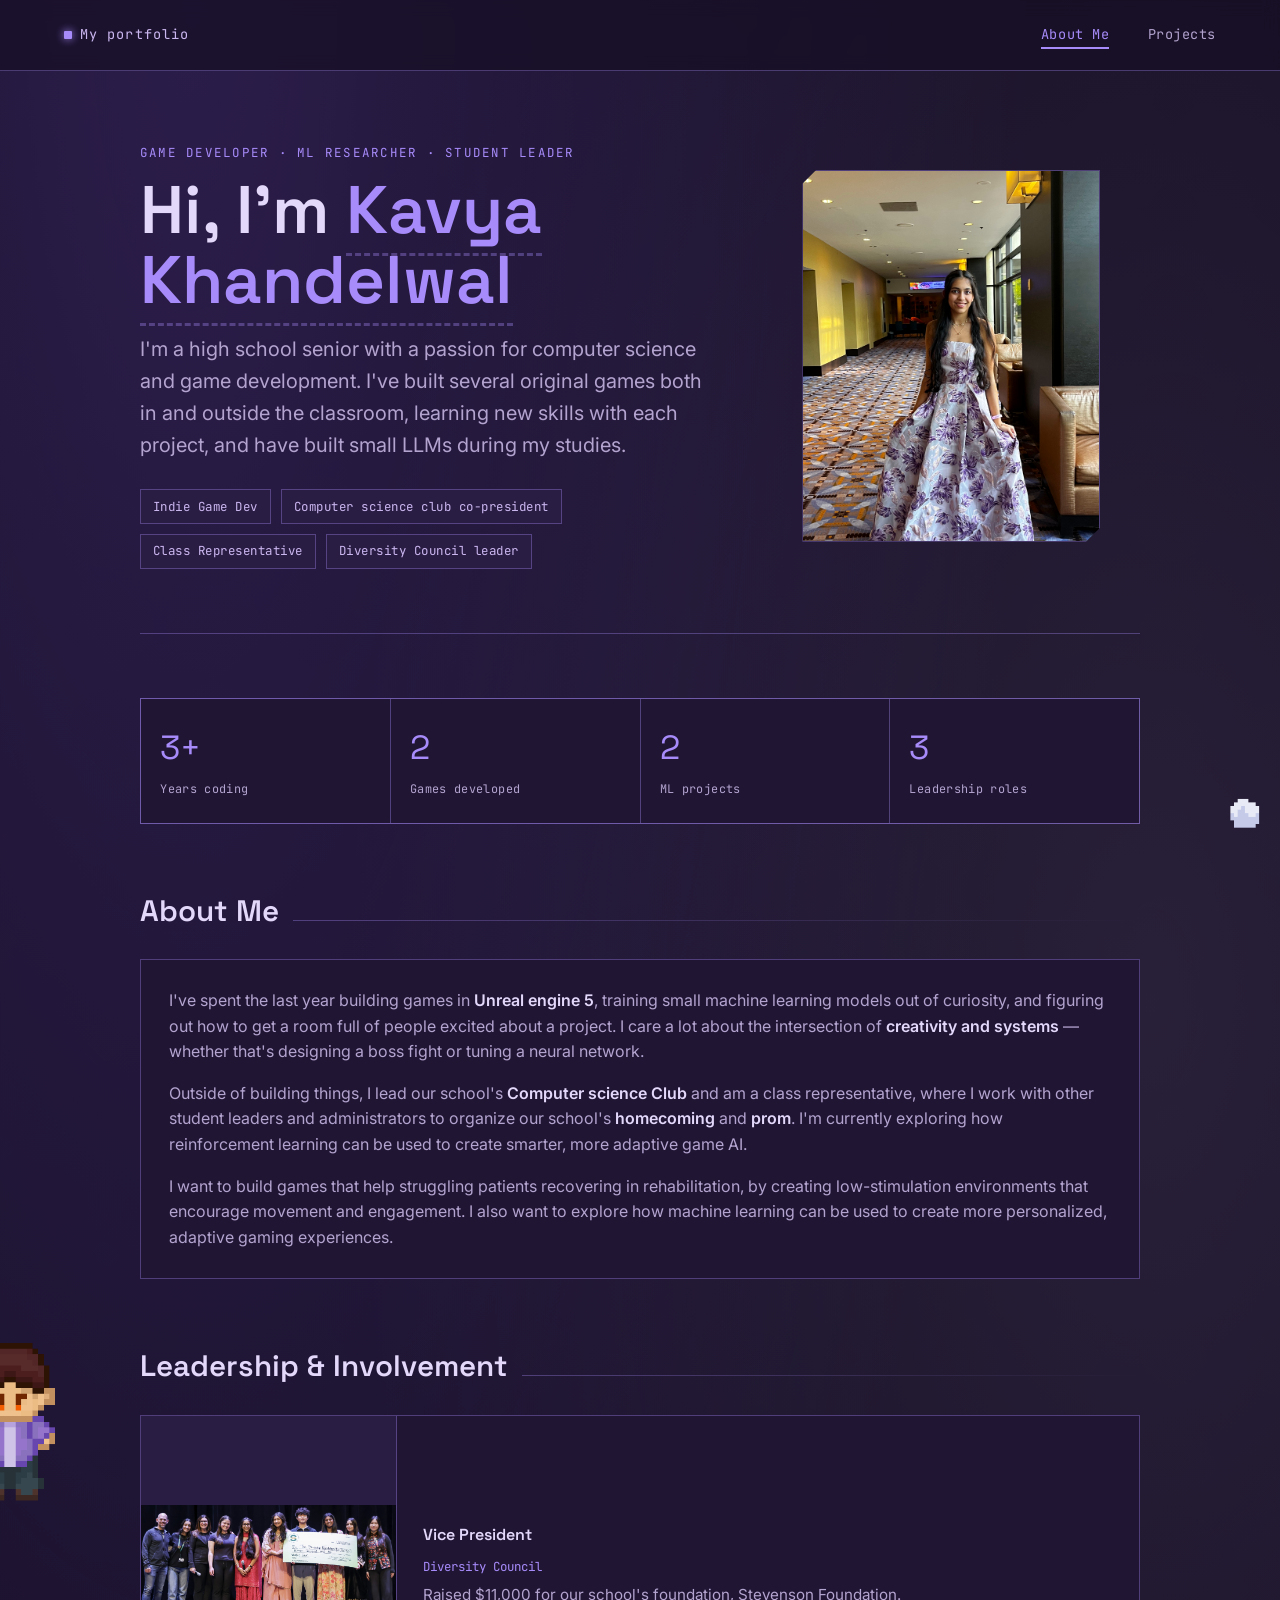
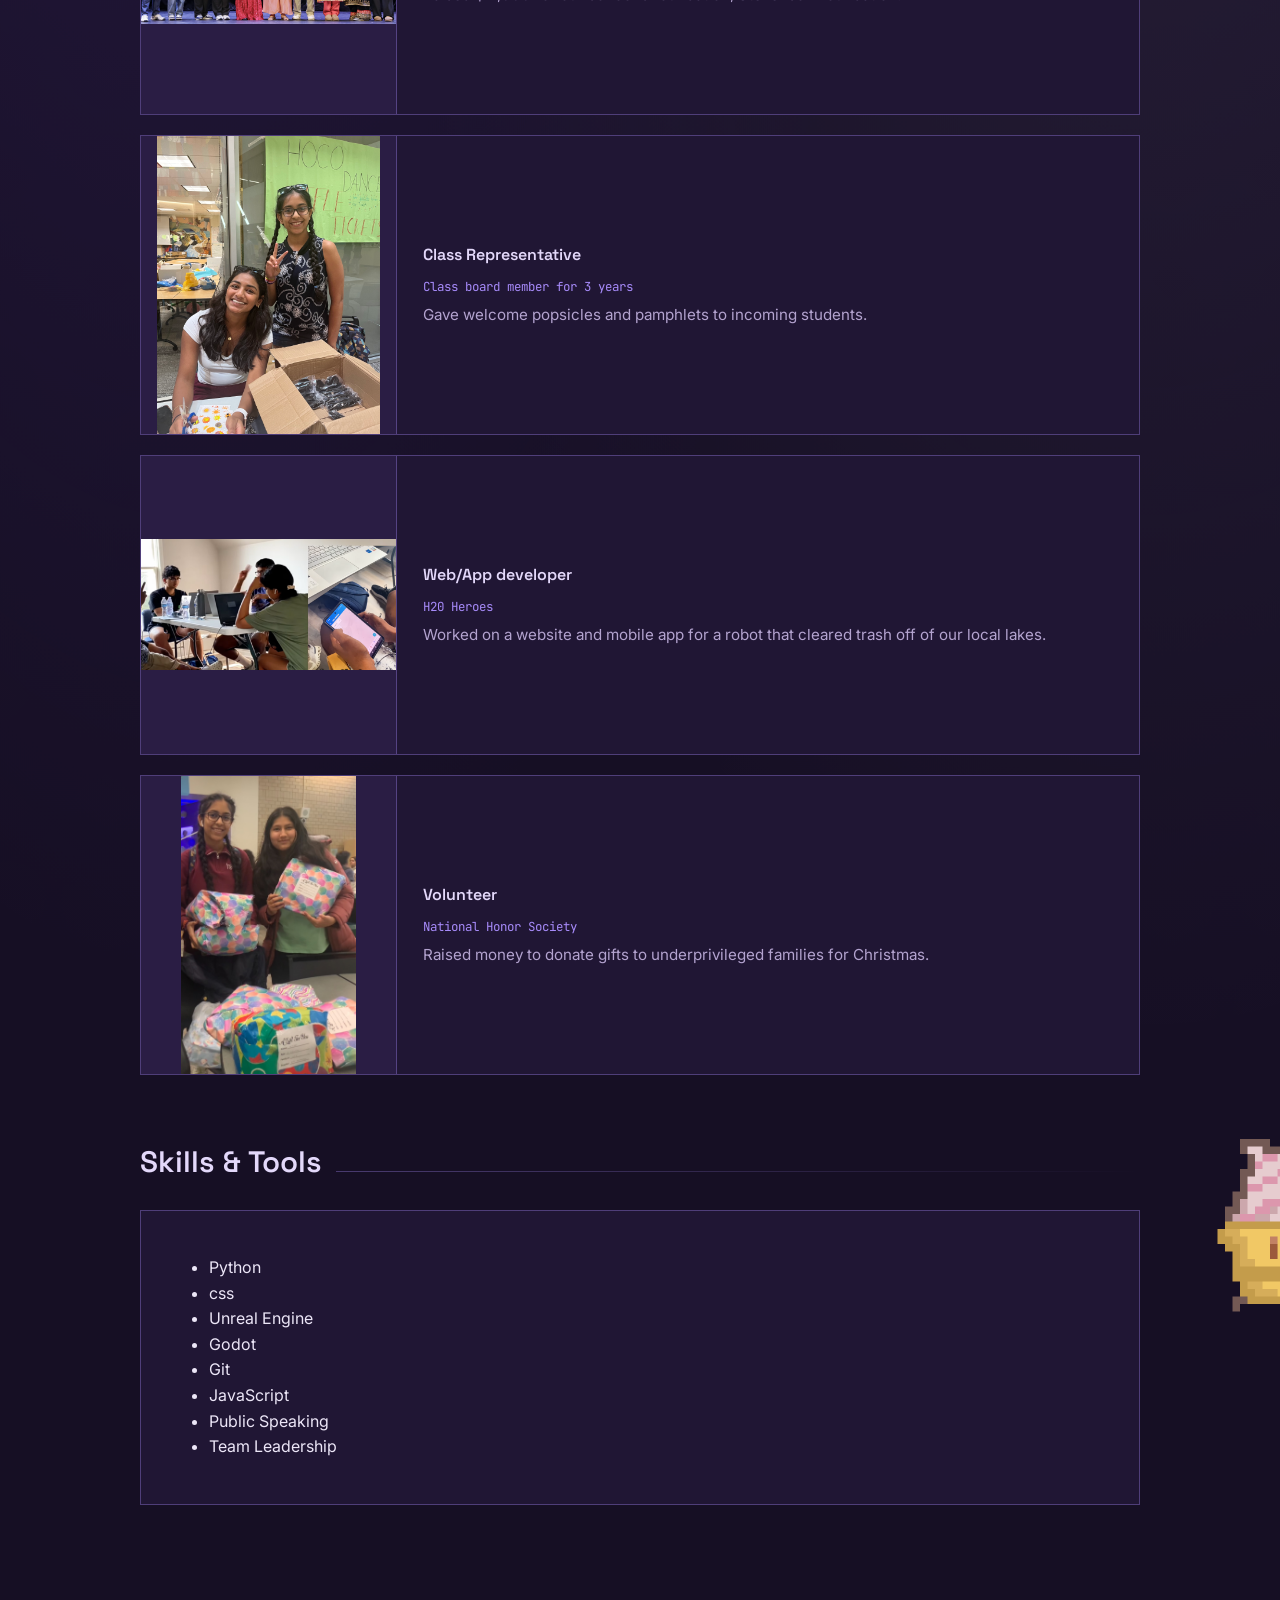
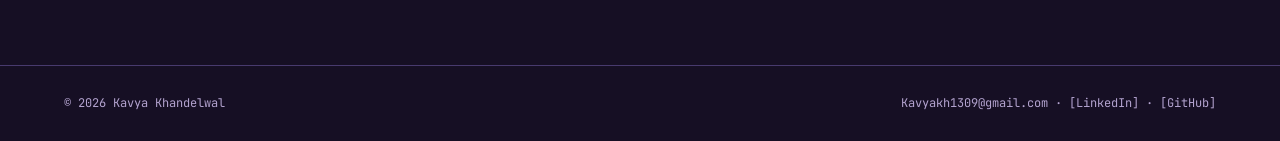
==== index.html @ 7663eb51 "fixed gif placement errors and replaced fish gif with ice cream" ====
<!DOCTYPE html>
<html lang="en">
<head>
<meta charset="UTF-8">
<meta name="viewport" content="width=device-width, initial-scale=1.0">
<title>[Kavya Khandelwal] — About Me</title>
<link rel="preconnect" href="https://fonts.googleapis.com">
<link href="https://fonts.googleapis.com/css2?family=Space+Grotesk:wght@500;600;700&family=Inter:wght@400;500&family=JetBrains+Mono:wght@400;500&display=swap" rel="stylesheet">
<link rel="stylesheet" href="style.css">
</head>
<body>

<nav class="site-nav">
  <div class="nav-mark"><span class="blink"></span>My portfolio</div>
  <ul class="nav-links">
    <li><a href="index.html" class="active">About Me</a></li>
    <li><a href="projects.html">Projects</a></li>
  </ul>
</nav>

<main class="page-shell">

  <!-- ============ HERO ============ -->
  <section class="hero">

    
    <div>
      <p class="eyebrow">Game Developer · ML Researcher · Student Leader</p>
      <h1 class="hero-name">Hi, I'm <span class="placeholder">Kavya Khandelwal</span></h1>
      

      <p class="hero-tagline">
       I'm a high school senior with a passion for computer science and game development. 
       I've built several original games both in and outside the classroom, 
       learning new skills with each project, and have built small LLMs during my studies.  
      </p>

      <ul class="role-tags">
        <li>Indie Game Dev</li>
        <li>Computer science club co-president</li>
        <li>Class Representative</li>
        <li>Diversity Council leader</li>
      </ul>
    </div>
     
    <figure class="hero-portrait pixel-frame">
      
      <img src="images/prom.jpeg">
    </figure>
    
  </section>
      <img src="images/pixil_cloud_poof.gif" class="gif-side-right">
  <!-- ============ STATS ============ -->
  <section class="section">
    <div class="stat-grid">
      <div class="stat-cell">
        <span class="num">3+</span>
        <span class="label">Years coding</span>
      </div>
      <div class="stat-cell">
        <span class="num">2</span>
        <span class="label">Games developed</span>
      </div>
      <div class="stat-cell">
        <span class="num">2</span>
        <span class="label">ML projects</span>
      </div>
      <div class="stat-cell">
        <span class="num">3</span>
        <span class="label">Leadership roles</span>
      </div>
    </div>
  </section>

  
  <!-- ============ BIO ============ -->
  <section class="section">
     
    <div class="section-heading">
      <h2>About Me</h2>
      <div class="rule"></div>
    </div>
    <div class="panel body-copy">
      <p>
        I've spent the last year building games in <strong>Unreal engine 5</strong>, training small machine learning models out of curiosity,
        and figuring out how to get a room full of people excited about a project.
        I care a lot about the intersection of <strong>creativity and systems</strong> —
        whether that's designing a boss fight or tuning a neural network.
      </p>
      <p>
        Outside of building things, I lead our school's <strong>Computer science Club</strong> and am a class representative, where I work with other student leaders and administrators to
        organize our school's <strong>homecoming</strong> and <strong>prom</strong>. I'm currently exploring how
        reinforcement learning can be used to create smarter, more adaptive game AI.
      </p>
      <p>
        I want to build games that help struggling patients recovering in rehabilitation, by creating low-stimulation environments that encourage movement and engagement. I also want to explore how machine learning can be used to create more personalized, adaptive gaming experiences.
      </p>
    </div>
  </section>
<img src="images/pixil_idle_2d_character.gif" class="gif-side-left">
   <!-- ============ LEADERSHIP ============ -->
  <section class="section">
    
    <div class="section-heading">
      <h2>Leadership &amp; Involvement</h2>
      <div class="rule"></div>
    </div>
    <ul class="lead-list">
      <li class="lead-item">
        <div class="lead-thumb">
          <img src="images/WF.png">
        </div>
        <div class="lead-text">
          <span class="role-title">Vice President</span>
          <span class="org">Diversity Council</span>
          <p>Raised $11,000 for our school's foundation, Stevenson Foundation.</p>
        </div>
      </li>
      <li class="lead-item">
        <div class="lead-thumb">
          <img src="images/JCB.jpeg">
        </div>
         
        <div class="lead-text">
          <span class="role-title">Class Representative</span>
          <span class="org">Class board member for 3 years</span>
          <p>Gave welcome popsicles and pamphlets to incoming students.</p>
        </div>
        
      </li>
      <li class="lead-item">
        <div class="lead-thumb">
          <img src="images/h20Heroes.png">
        </div>
        <div class="lead-text">
          <span class="role-title">Web/App developer</span>
          <span class="org">H20 Heroes</span>
          <p>Worked on a website and mobile app for a robot that cleared trash off of our local lakes.</p>
        </div>
      </li>
      <li class="lead-item">
        <div class="lead-thumb">
          <img src="images/NHS.JPEG" >
        </div>
        <div class="lead-text">
          <span class="role-title">Volunteer</span>
          <span class="org">National Honor Society</span>
          <p>Raised money to donate gifts to underprivileged families for Christmas.</p>
        </div>
      </li>
    </ul>

  </section>
 
 
  <!-- ============ SKILLS ============ -->
  <section class="section">
     <img src="images/pixil_running_ice_cream.gif" class="gif-side-right">
    <div class="section-heading">
      <h2>Skills &amp; Tools</h2>
      <div class="rule"></div>
    </div>
    <div class="panel">
      <ul class="skill-tags">
        <li>Python</li>
        <li>css</li>
        <li>Unreal Engine</li>
        <li>Godot</li>
        <li>Git</li>
        <li>JavaScript</li>
        <li>Public Speaking</li>
        <li>Team Leadership</li>
      </ul>
    </div>
  </section>

</main>

<footer class="site-footer">
  <span>&copy; 2026 Kavya Khandelwal</span>
  <span>Kavyakh1309@gmail.com · [LinkedIn] · [GitHub]</span>
</footer>

</body>
</html>
---- style.css ----
/* ============================================
   DESIGN TOKENS
   ============================================ */
:root {
  --bg-deep: #160f24;
  --bg-panel: #201634;
  --bg-panel-raised: #2a1d44;
  --lavender: #cbb7f0;
  --lavender-soft: #e3d8fa;
  --purple-mid: #8b5cf6;
  --purple-bright: #a78bfa;
  --purple-deep: #4c2a85;
  --text-main: #ece6f7;
  --text-dim: #b3a3cf;
  --border-glow: rgba(167, 139, 250, 0.35);

  --font-display: "Space Grotesk", "Segoe UI", sans-serif;
  --font-body: "Inter", "Segoe UI", sans-serif;
  --font-mono: "JetBrains Mono", "Consolas", monospace;
}

* { box-sizing: border-box; }

html { scroll-behavior: smooth; }

@media (prefers-reduced-motion: reduce) {
  html { scroll-behavior: auto; }
  * { animation-duration: 0.01ms !important; animation-iteration-count: 1 !important; transition-duration: 0.01ms !important; }
}

body {
  margin: 0;
  background:
    radial-gradient(ellipse at 15% 0%, rgba(139, 92, 246, 0.18), transparent 55%),
    radial-gradient(ellipse at 90% 30%, rgba(203, 183, 240, 0.10), transparent 50%),
    var(--bg-deep);
  color: var(--text-main);
  font-family: var(--font-body);
  line-height: 1.6;
  min-height: 100vh;
}

a { color: inherit; }

/* ============================================
   PIXEL CORNER UTILITY (signature motif)
   A small "cartridge" notch on panels/buttons,
   nodding to game-dev/pixel-art without going
   full retro-arcade.
   ============================================ */
.pixel-frame {
  position: relative;
  clip-path: polygon(
    14px 0, 100% 0, 100% calc(100% - 14px), calc(100% - 14px) 100%,
    0 100%, 0 14px
  );
}

/* ============================================
   NAVIGATION
   ============================================ */
.site-nav {
  display: flex;
  align-items: center;
  justify-content: space-between;
  padding: 1.5rem clamp(1.25rem, 5vw, 4rem);
  border-bottom: 1px solid var(--border-glow);
  background: rgba(22, 15, 36, 0.7);
  backdrop-filter: blur(8px);
  position: sticky;
  top: 0;
  z-index: 50;
}

.nav-mark {
  font-family: var(--font-mono);
  font-size: 0.85rem;
  letter-spacing: 0.08em;
  color: var(--lavender);
}

.nav-mark .blink {
  display: inline-block;
  width: 8px;
  height: 8px;
  background: var(--purple-bright);
  border-radius: 1px;
  margin-right: 0.5rem;
  box-shadow: 0 0 8px var(--purple-bright);
  animation: blink 1.6s steps(2, jump-none) infinite;
}

@keyframes blink { 50% { opacity: 0.25; } }

.nav-links {
  display: flex;
  gap: clamp(1rem, 3vw, 2.5rem);
  list-style: none;
  margin: 0;
  padding: 0;
  font-family: var(--font-mono);
  font-size: 0.85rem;
}

.nav-links a {
  text-decoration: none;
  color: var(--text-dim);
  letter-spacing: 0.04em;
  padding-bottom: 4px;
  border-bottom: 2px solid transparent;
  transition: color 0.2s ease, border-color 0.2s ease;
}

.nav-links a:hover,
.nav-links a:focus-visible {
  color: var(--lavender-soft);
}

.nav-links a.active {
  color: var(--purple-bright);
  border-bottom-color: var(--purple-bright);
}

/* ============================================
   LAYOUT SHELLS
   ============================================ */
.page-shell {
  max-width: 1080px;
  margin: 0 auto;
  padding: clamp(2rem, 6vw, 4.5rem) clamp(1.25rem, 5vw, 2.5rem) 6rem;
}

.eyebrow {
  font-family: var(--font-mono);
  font-size: 0.78rem;
  letter-spacing: 0.18em;
  text-transform: uppercase;
  color: var(--purple-bright);
  margin: 0 0 0.75rem;
}

h1, h2, h3 {
  font-family: var(--font-display);
  font-weight: 600;
  margin: 0;
  color: var(--lavender-soft);
}

/* ============================================
   HERO (About page)
   ============================================ */
.hero {
  display: grid;
  grid-template-columns: 1.2fr 0.8fr;
  gap: clamp(2rem, 5vw, 3.5rem);
  align-items: center;
  padding-bottom: clamp(2.5rem, 6vw, 4rem);
  border-bottom: 1px solid var(--border-glow);
  margin-bottom: clamp(2.5rem, 6vw, 4rem);
}

@media (max-width: 760px) {
  .hero { grid-template-columns: 1fr; }
}

.hero-name {
  font-size: clamp(2.6rem, 6vw, 4.2rem);
  line-height: 1.05;
}

.hero-name .placeholder {
  color: var(--purple-bright);
  border-bottom: 3px dashed var(--border-glow);
}

.hero-tagline {
  font-size: clamp(1.05rem, 2vw, 1.25rem);
  color: var(--text-dim);
  margin: 1.1rem 0 1.75rem;
  max-width: 46ch;
}

/* Role tag strip — encodes the multi-hat reality:
   builder / researcher / leader, not decoration */
.role-tags {
  display: flex;
  flex-wrap: wrap;
  gap: 0.6rem;
  list-style: none;
  margin: 0;
  padding: 0;
}

.role-tags li {
  font-family: var(--font-mono);
  font-size: 0.78rem;
  letter-spacing: 0.04em;
  color: var(--lavender);
  background: var(--bg-panel-raised);
  border: 1px solid var(--border-glow);
  padding: 0.4rem 0.75rem;
}

.hero-portrait {
  position: relative;
}

.hero-portrait img {
  width: 100%;
  aspect-ratio: 4 / 5;
  object-fit: cover;
  display: block;
  filter: saturate(1.05) contrast(1.02);
  border: 1px solid var(--border-glow);
}

.hero-portrait figcaption {
  font-family: var(--font-mono);
  font-size: 0.72rem;
  color: var(--text-dim);
  margin-top: 0.6rem;
  text-align: center;
}

/* ============================================
   PANELS / SECTIONS
   ============================================ */
.section {
  margin-bottom: clamp(2.5rem, 6vw, 4rem);
}

.section-heading {
  display: flex;
  align-items: baseline;
  gap: 0.85rem;
  margin-bottom: 1.5rem;
}

.section-heading h2 {
  font-size: clamp(1.4rem, 3vw, 1.85rem);
}

.section-heading .rule {
  flex: 1;
  height: 1px;
  background: linear-gradient(90deg, var(--border-glow), transparent);
}

.panel {
  background: var(--bg-panel);
  border: 1px solid var(--border-glow);
  padding: clamp(1.25rem, 3vw, 1.75rem);
}

.body-copy p { color: var(--text-dim); margin: 0 0 1rem; }
.body-copy p:last-child { margin-bottom: 0; }
.body-copy strong { color: var(--lavender-soft); font-weight: 600; }

/* Leadership / stat strip */
.stat-grid {
  display: grid;
  grid-template-columns: repeat(auto-fit, minmax(150px, 1fr));
  gap: 1px;
  background: var(--border-glow);
  border: 1px solid var(--border-glow);
}

.stat-cell {
  background: var(--bg-panel);
  padding: 1.4rem 1.2rem;
}

.stat-cell .num {
  font-family: var(--font-display);
  font-size: clamp(1.6rem, 3vw, 2.1rem);
  color: var(--purple-bright);
  display: block;
}

.stat-cell .label {
  font-family: var(--font-mono);
  font-size: 0.74rem;
  color: var(--text-dim);
  letter-spacing: 0.03em;
}

/* Leadership timeline list */
.lead-list {
  list-style: none;
  margin: 0;
  padding: 0;
  display: flex;
  flex-direction: column;
  gap: 1.25rem;
}

.lead-item {
  background: var(--bg-panel);
  border: 1px solid var(--border-glow);
  display: grid;
  grid-template-columns: 16rem 1fr;
  align-items: stretch;
  height: 300px;
}

@media (max-width: 700px) {
  .lead-item {
    grid-template-columns: 1fr;
    height: auto;
  }
}

.lead-thumb {
  width: 16rem;
  min-width: 16rem;
  height: 100%;
  overflow: hidden;
  border-right: 1px solid var(--border-glow);
  background: var(--bg-panel-raised);
  display: flex;
  align-items: center;
  justify-content: center;
}

@media (max-width: 700px) {
  .lead-thumb {
    width: 100%;
    min-width: 0;
    height: 200px;
    border-right: none;
    border-bottom: 1px solid var(--border-glow);
  }
}

.lead-thumb img {
  width: 100%;
  height: 100%;
  object-fit: contain;
  display: block;
}

.lead-text {
  padding: 1.4rem 1.6rem;
  display: flex;
  flex-direction: column;
  justify-content: center;
  gap: 0.4rem;
  overflow: hidden;
}

.gif-side-left {
  float: left;
  width: 180px;
  margin: 0 1.5rem 1rem -220px;
  
}

.gif-side-right {
  float: right;
  width: 180px;
  margin: 0 -220px 1rem 1.5rem;
 
}

.gif-side-left img,
.gif-side-right img {
  width: 100%;
  display: block;
}



.lead-item .role-title {
  font-weight: 600;
  color: var(--lavender-soft);
  font-family: var(--font-display);
}

.lead-item .org {
  font-family: var(--font-mono);
  font-size: 0.78rem;
  color: var(--purple-bright);
  display: block;
  margin-top: 0.2rem;
}

.lead-item p {
  margin: 0;
  color: var(--text-dim);
  font-size: 0.95rem;
}
/* ============================================
   PROJECTS PAGE
   ============================================ */
.project-grid {
  display: grid;
  grid-template-columns: repeat(auto-fit, minmax(280px, 1fr));
  gap: 1.5rem;
}

.project-card {
  background: var(--bg-panel);
  border: 1px solid var(--border-glow);
  display: flex;
  flex-direction: column;
  overflow: hidden;
  transition: transform 0.25s ease, border-color 0.25s ease;
}

.project-card:hover,
.project-card:focus-within {
  transform: translateY(-4px);
  border-color: var(--purple-bright);
}

.project-thumb {
  aspect-ratio: 16 / 10;
  overflow: hidden;
  border-bottom: 1px solid var(--border-glow);
}

.project-thumb img {
  width: 100%;
  height: 100%;
  object-fit: cover;
  display: block;
}

.project-body {
  padding: 1.25rem 1.4rem 1.5rem;
  display: flex;
  flex-direction: column;
  gap: 0.7rem;
  flex: 1;
}

.project-kind {
  font-family: var(--font-mono);
  font-size: 0.7rem;
  letter-spacing: 0.08em;
  text-transform: uppercase;
  color: var(--purple-bright);
}

.project-body h3 {
  font-size: 1.15rem;
}

.project-body p {
  color: var(--text-dim);
  font-size: 0.92rem;
  margin: 0;
  flex: 1;
}

.project-stack {
  display: flex;
  flex-wrap: wrap;
  gap: 0.4rem;
  margin-top: 0.25rem;
}

.project-stack span {
  font-family: var(--font-mono);
  font-size: 0.7rem;
  color: var(--lavender);
  border: 1px solid var(--border-glow);
  padding: 0.2rem 0.5rem;
}

.project-link {
  font-family: var(--font-mono);
  font-size: 0.78rem;
  color: var(--lavender-soft);
  text-decoration: none;
  display: inline-flex;
  align-items: center;
  gap: 0.4rem;
  margin-top: 0.4rem;
}

.project-link::after {
  content: "→";
  transition: transform 0.2s ease;
}

.project-link:hover::after { transform: translateX(3px); }

/* ============================================
   FOOTER
   ============================================ */
.site-footer {
  border-top: 1px solid var(--border-glow);
  padding: 1.75rem clamp(1.25rem, 5vw, 4rem);
  font-family: var(--font-mono);
  font-size: 0.75rem;
  color: var(--text-dim);
  display: flex;
  justify-content: space-between;
  flex-wrap: wrap;
  gap: 0.5rem;
}

/* Focus visibility (accessibility floor) */
a:focus-visible,
button:focus-visible {
  outline: 2px solid var(--purple-bright);
  outline-offset: 2px;
}
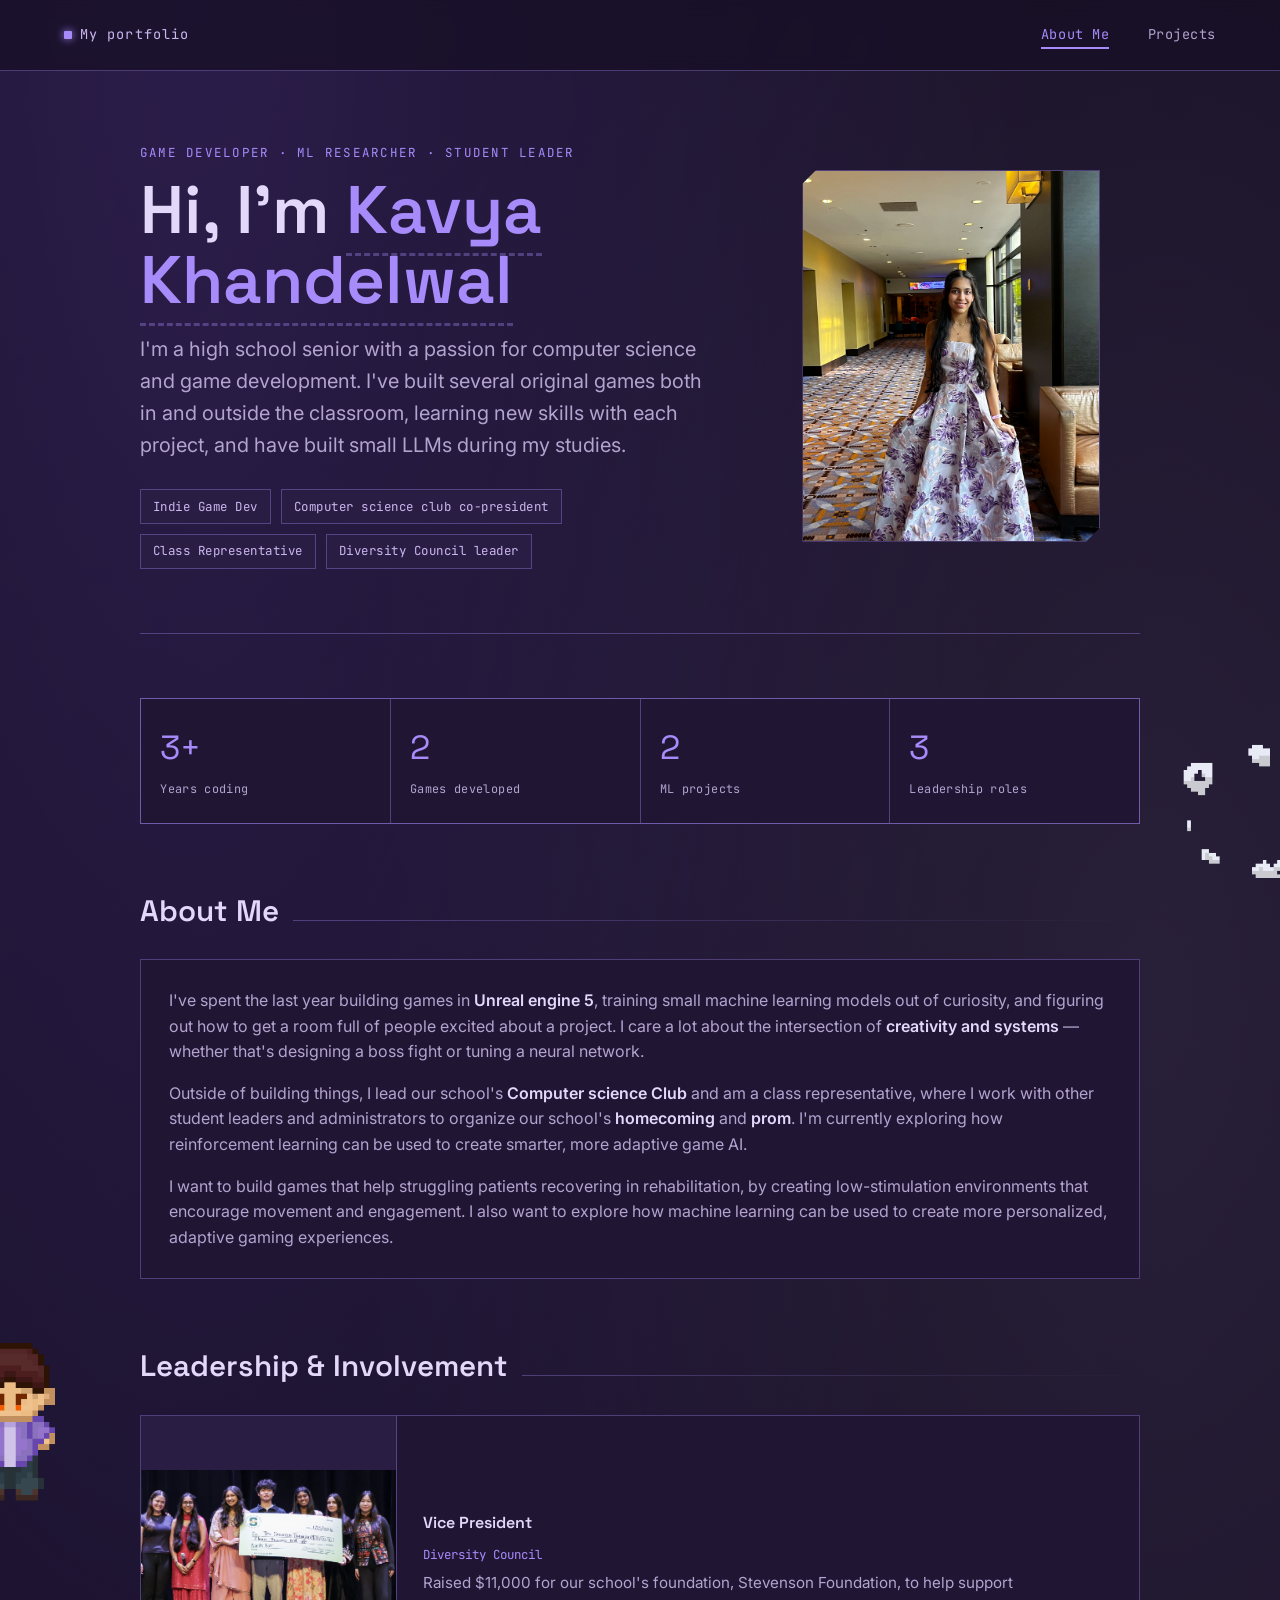
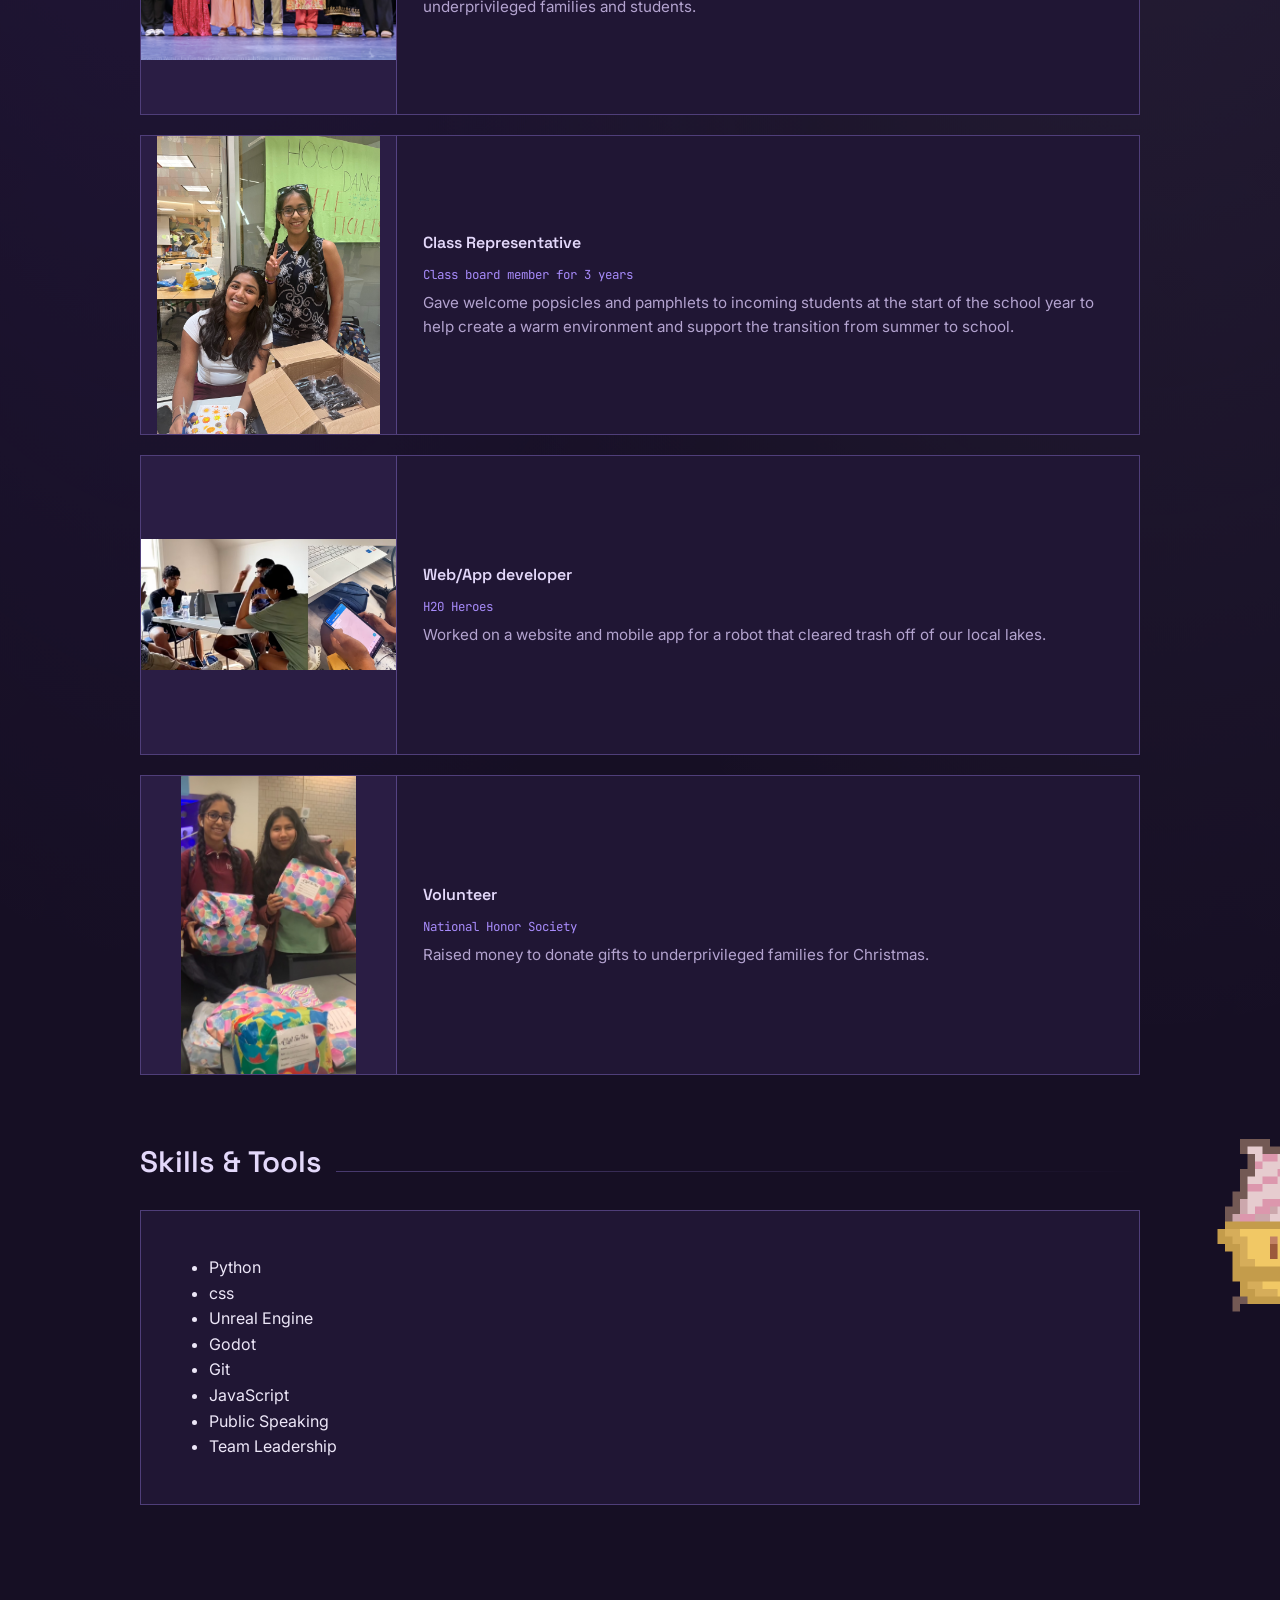
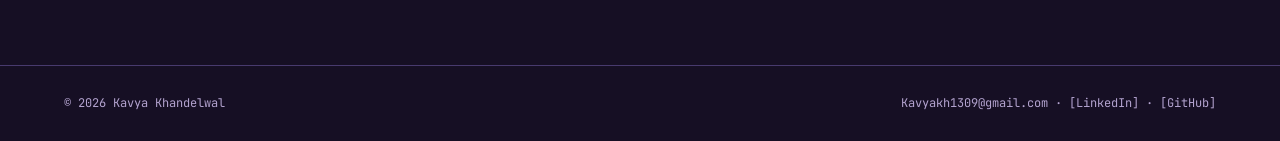
==== commit 4cb4f899: "added custom cursor styles" ====
--- a/index.html
+++ b/index.html
@@ -109,12 +109,12 @@
     <ul class="lead-list">
       <li class="lead-item">
         <div class="lead-thumb">
-          <img src="images/WF.png">
+          <img src="images/WF_zoomed_in.png">
         </div>
         <div class="lead-text">
           <span class="role-title">Vice President</span>
           <span class="org">Diversity Council</span>
-          <p>Raised $11,000 for our school's foundation, Stevenson Foundation.</p>
+          <p>Raised $11,000 for our school's foundation, Stevenson Foundation, to help support underprivileged families and students.</p>
         </div>
       </li>
       <li class="lead-item">
@@ -125,7 +125,7 @@
         <div class="lead-text">
           <span class="role-title">Class Representative</span>
           <span class="org">Class board member for 3 years</span>
-          <p>Gave welcome popsicles and pamphlets to incoming students.</p>
+          <p>Gave welcome popsicles and pamphlets to incoming students at the start of the school year to help create a warm environment and support the transition from summer to school.</p>
         </div>
         
       </li>
--- a/style.css
+++ b/style.css
@@ -1,6 +1,17 @@
 /* ============================================
    DESIGN TOKENS
    ============================================ */
+
+
+  /* 1. The default cursor for the entire website */
+html {
+  cursor: url('images/cursor.png'), auto;
+}
+
+/* 2. The cursor that appears ONLY when hovering over buttons or links */
+button, a, input[type="button"], .clickable-element {
+  cursor: url('images/cursor_hover.png'), pointer;
+}
 :root {
   --bg-deep: #160f24;
   --bg-panel: #201634;
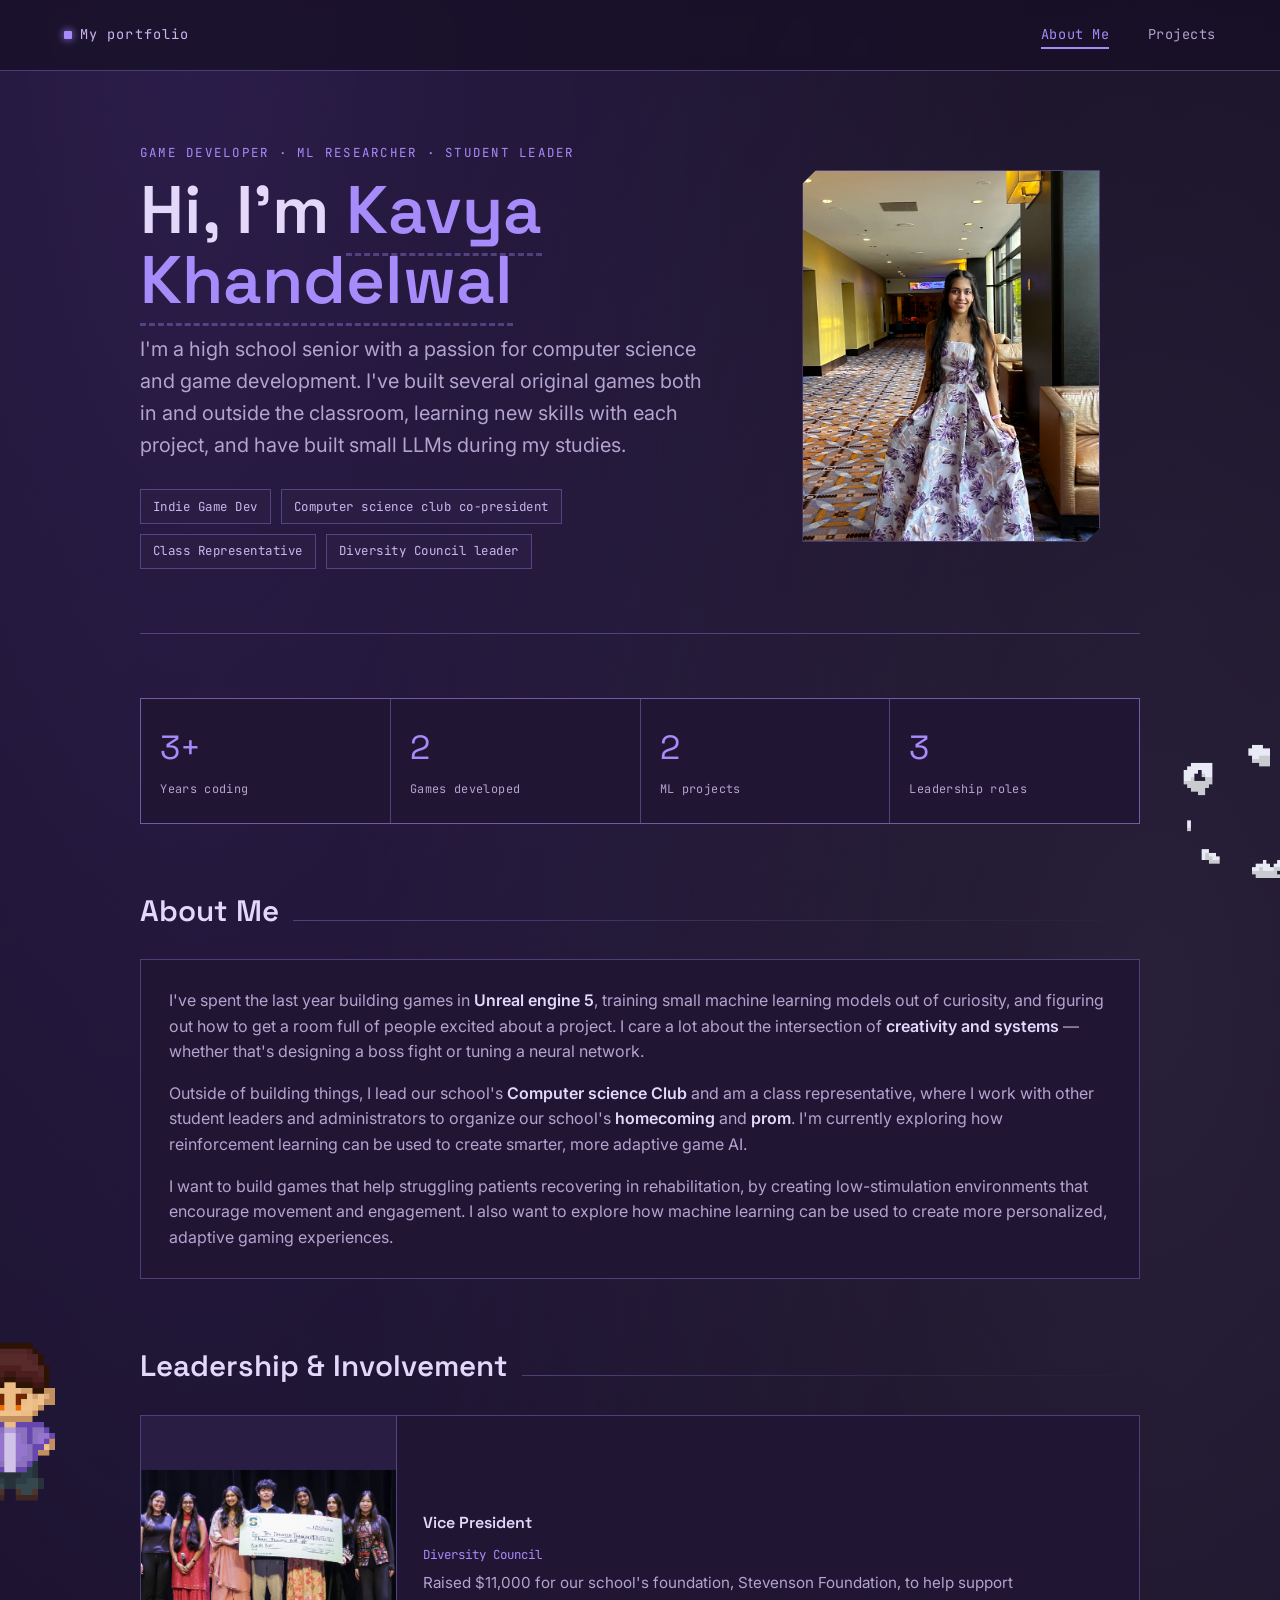
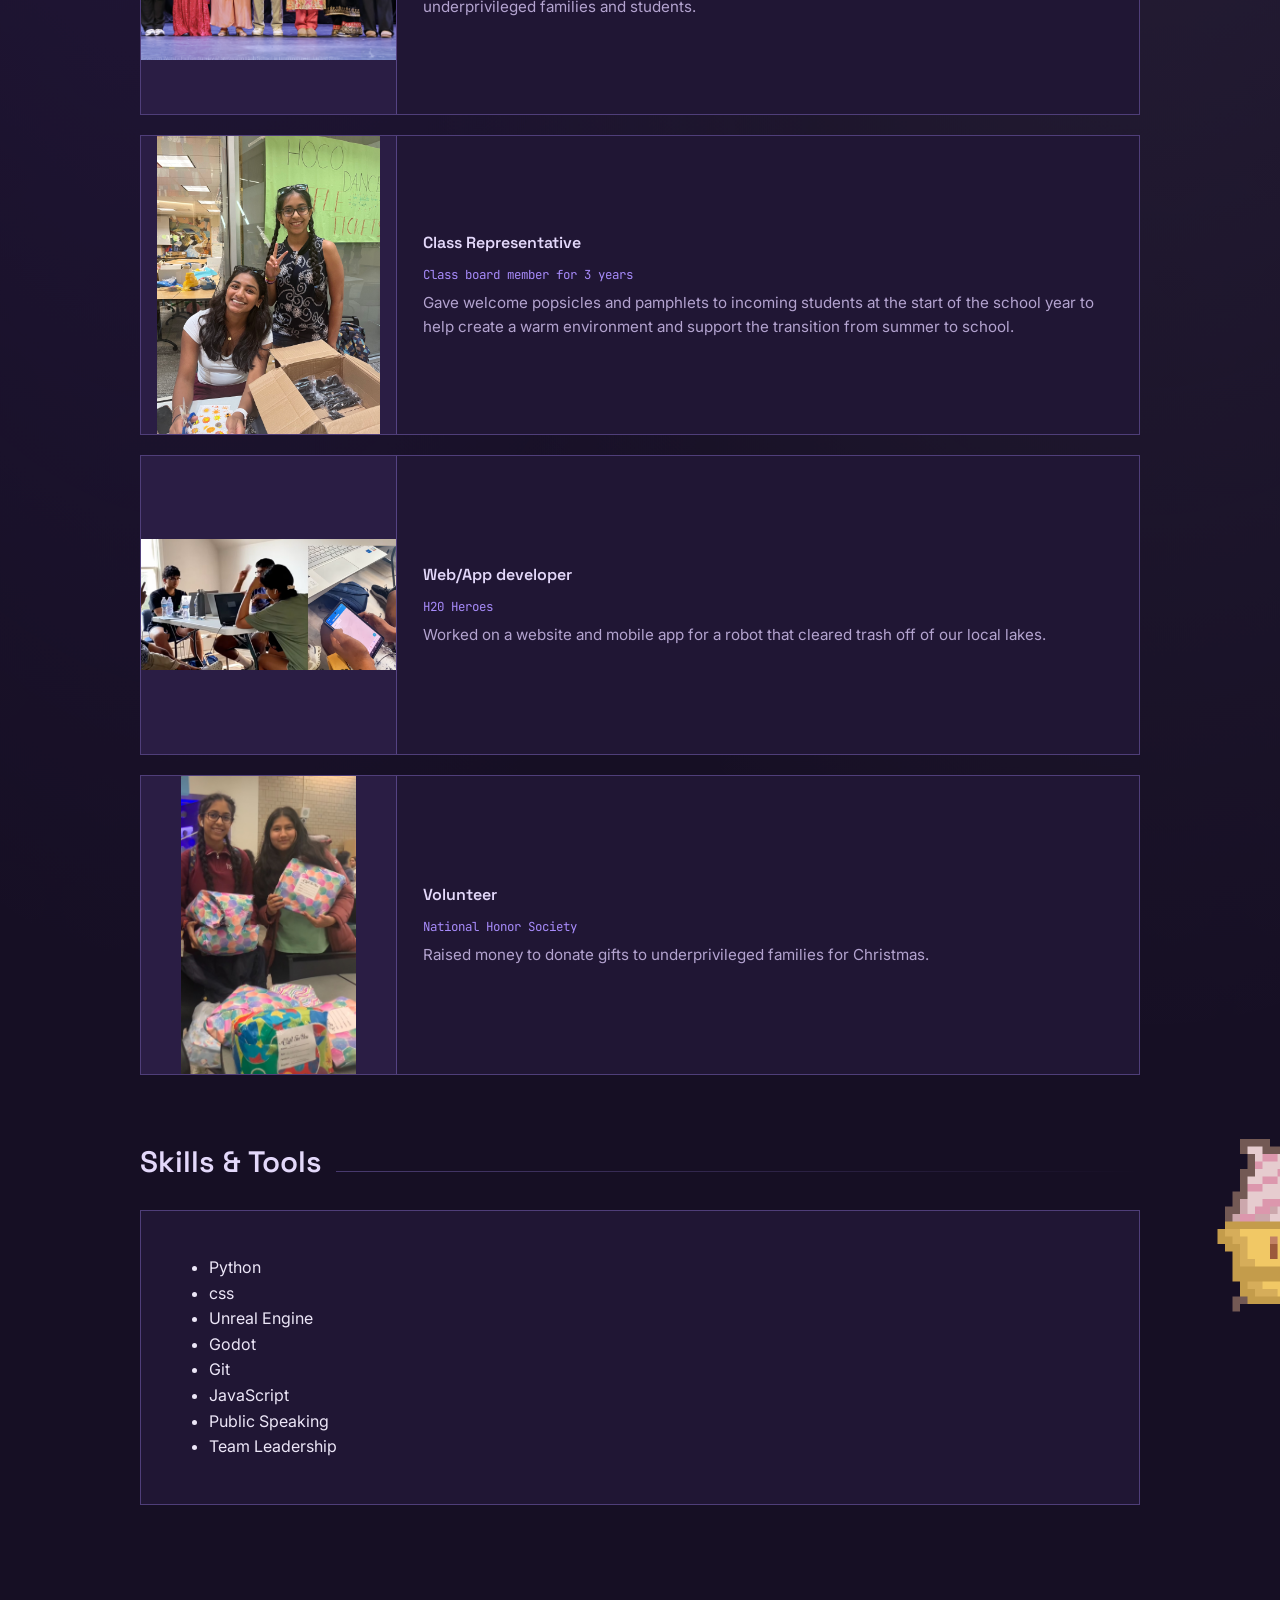
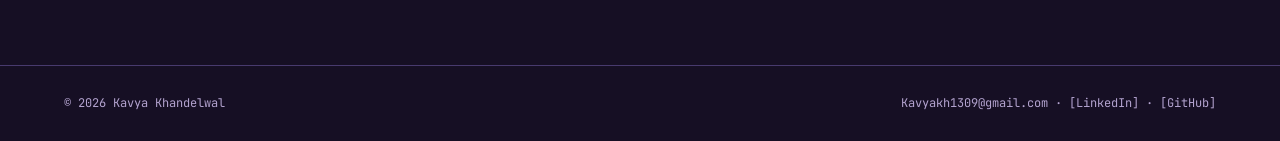
==== commit 043d3bfe: "add flappy bird + delete 2 images" ====
--- a/index.html
+++ b/index.html
@@ -2,12 +2,12 @@
 <!DOCTYPE html>
 <html lang="en">
 <head>
-<meta charset="UTF-8">
-<meta name="viewport" content="width=device-width, initial-scale=1.0">
-<title>[Kavya Khandelwal] — About Me</title>
-<link rel="preconnect" href="https://fonts.googleapis.com">
-<link href="https://fonts.googleapis.com/css2?family=Space+Grotesk:wght@500;600;700&family=Inter:wght@400;500&family=JetBrains+Mono:wght@400;500&display=swap" rel="stylesheet">
-<link rel="stylesheet" href="style.css">
+  <meta charset="UTF-8">
+  <meta name="viewport" content="width=device-width, initial-scale=1.0">
+  <title>Kavya Khandelwal — About Me</title>
+  <link rel="preconnect" href="https://fonts.googleapis.com">
+  <link href="https://fonts.googleapis.com/css2?family=Space+Grotesk:wght@500;600;700&family=Inter:wght@400;500&family=JetBrains+Mono:wght@400;500&display=swap" rel="stylesheet">
+  <link rel="stylesheet" href="style.css">
 </head>
 <body>
 
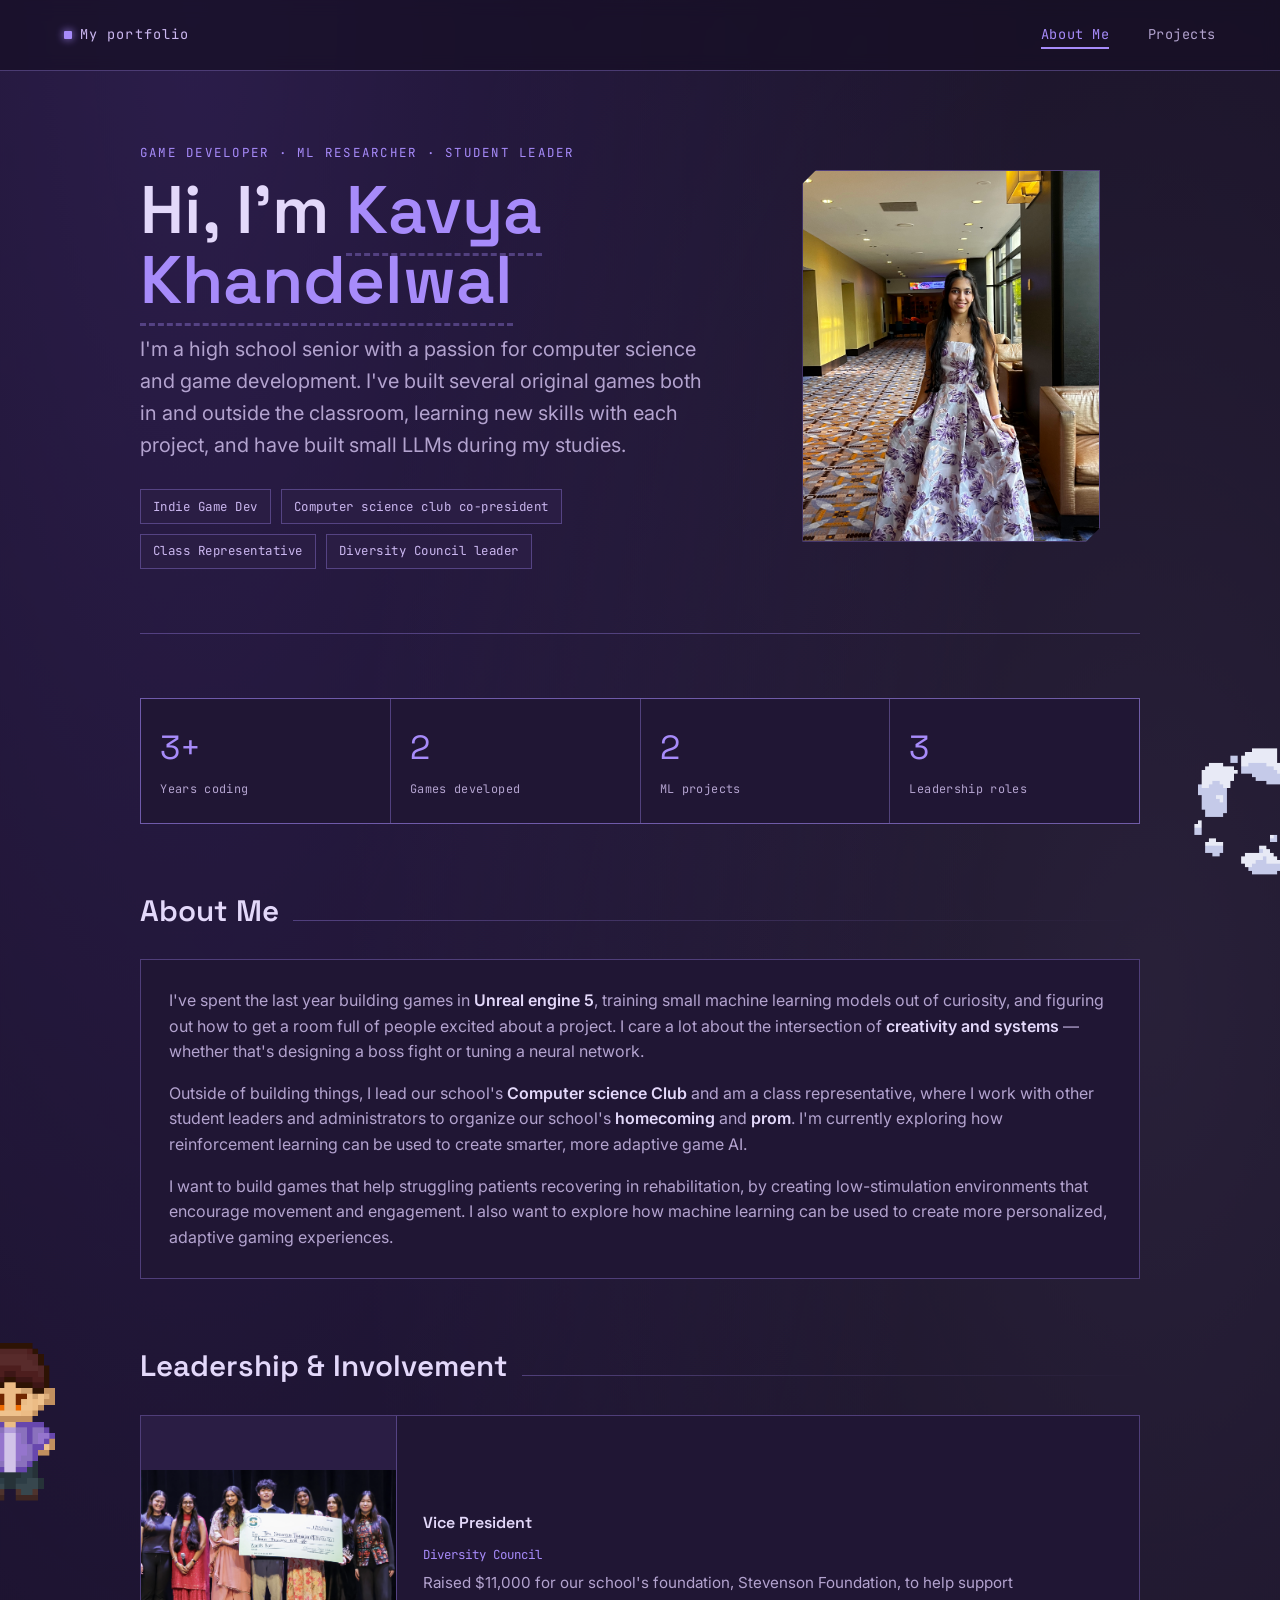
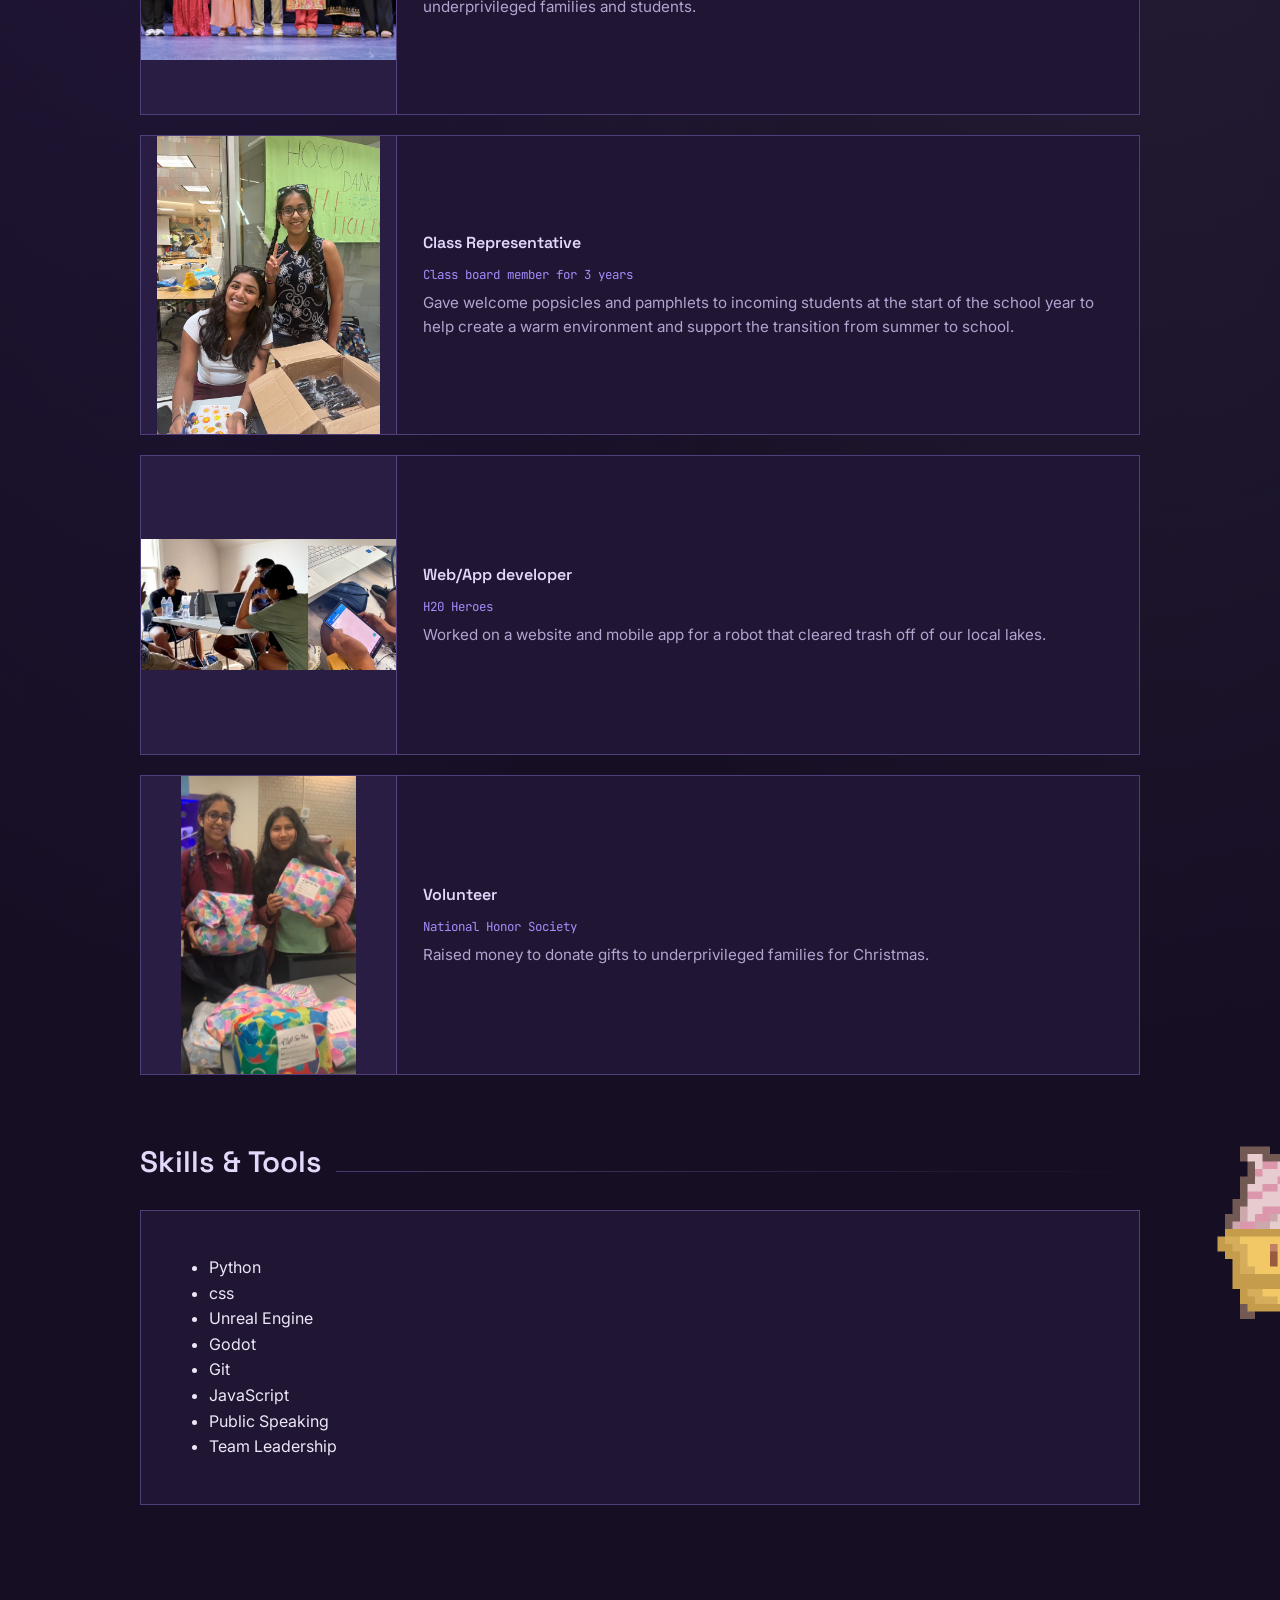
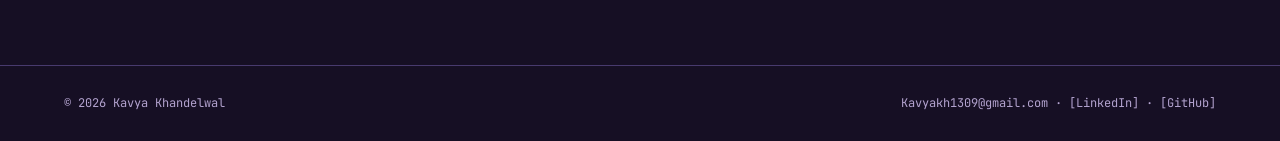
==== commit f4250536: "add favicon" ====
--- a/index.html
+++ b/index.html
@@ -8,6 +8,8 @@
   <link rel="preconnect" href="https://fonts.googleapis.com">
   <link href="https://fonts.googleapis.com/css2?family=Space+Grotesk:wght@500;600;700&family=Inter:wght@400;500&family=JetBrains+Mono:wght@400;500&display=swap" rel="stylesheet">
   <link rel="stylesheet" href="style.css">
+  <link rel="icon" type="image/png" href="pixil_favicon.png">
+
 </head>
 <body>
 
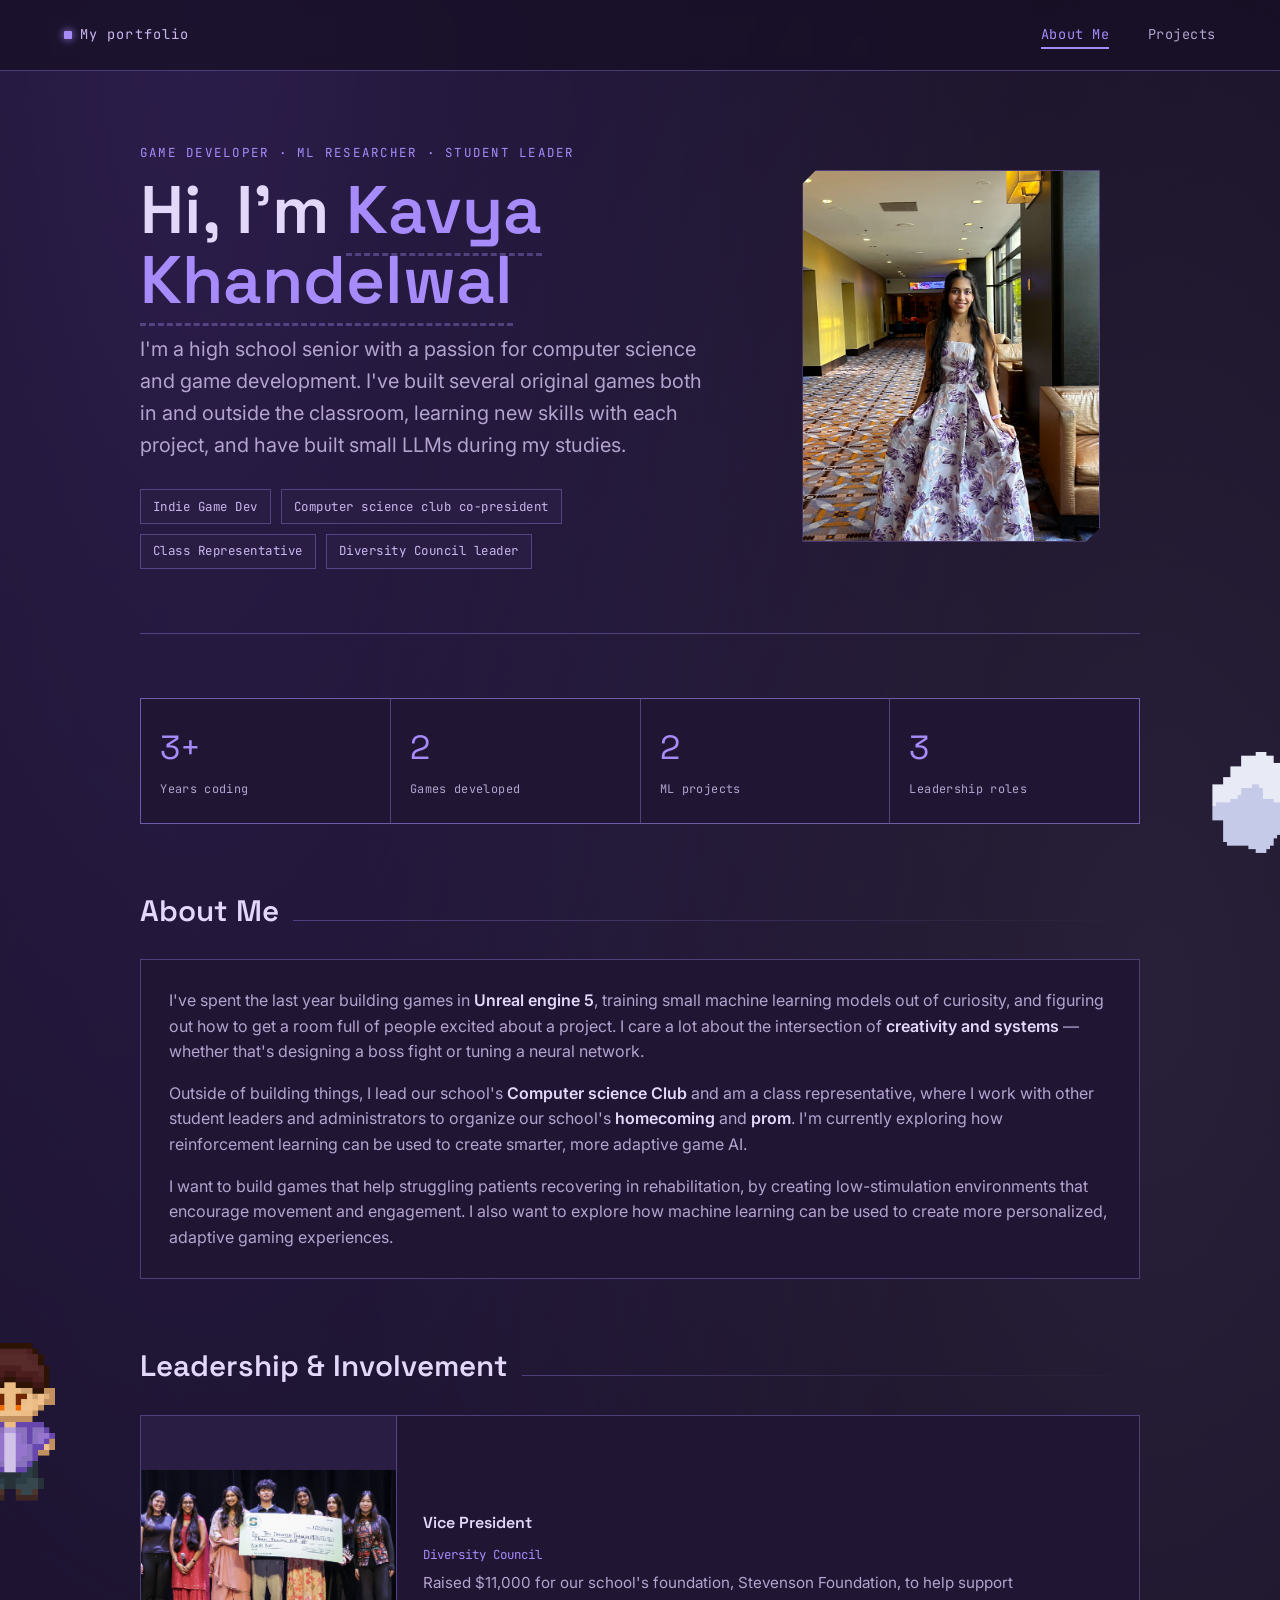
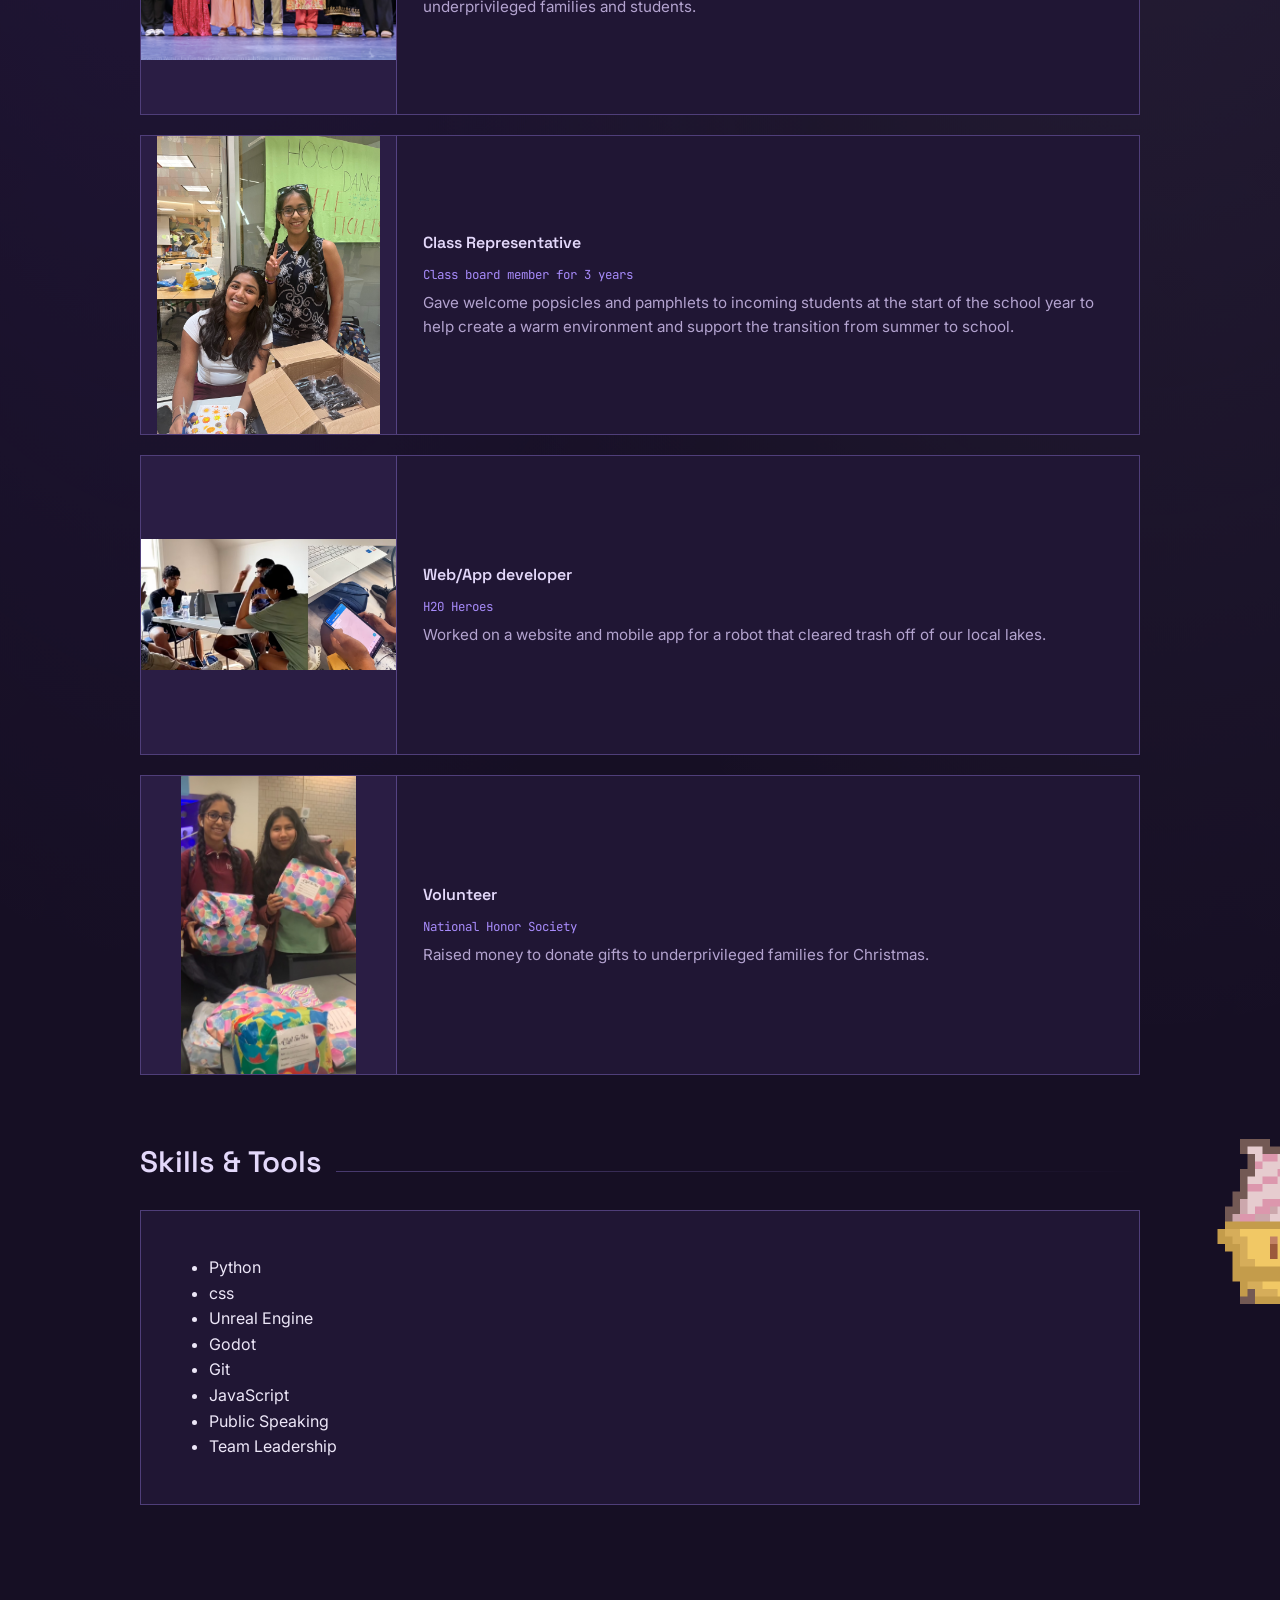
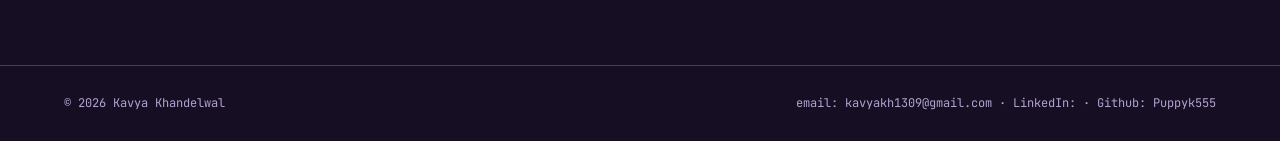
==== commit b0c6f3f6: "edited footer" ====
--- a/index.html
+++ b/index.html
@@ -8,7 +8,7 @@
   <link rel="preconnect" href="https://fonts.googleapis.com">
   <link href="https://fonts.googleapis.com/css2?family=Space+Grotesk:wght@500;600;700&family=Inter:wght@400;500&family=JetBrains+Mono:wght@400;500&display=swap" rel="stylesheet">
   <link rel="stylesheet" href="style.css">
-  <link rel="icon" type="image/png" href="pixil_favicon.png">
+  <link rel="icon" type="image/png" href="images/pixil_favicon.png">
 
 </head>
 <body>
@@ -181,7 +181,7 @@
 
 <footer class="site-footer">
   <span>&copy; 2026 Kavya Khandelwal</span>
-  <span>Kavyakh1309@gmail.com · [LinkedIn] · [GitHub]</span>
+  <span>email: kavyakh1309@gmail.com · LinkedIn:  · Github: Puppyk555</span>
 </footer>
 
 </body>
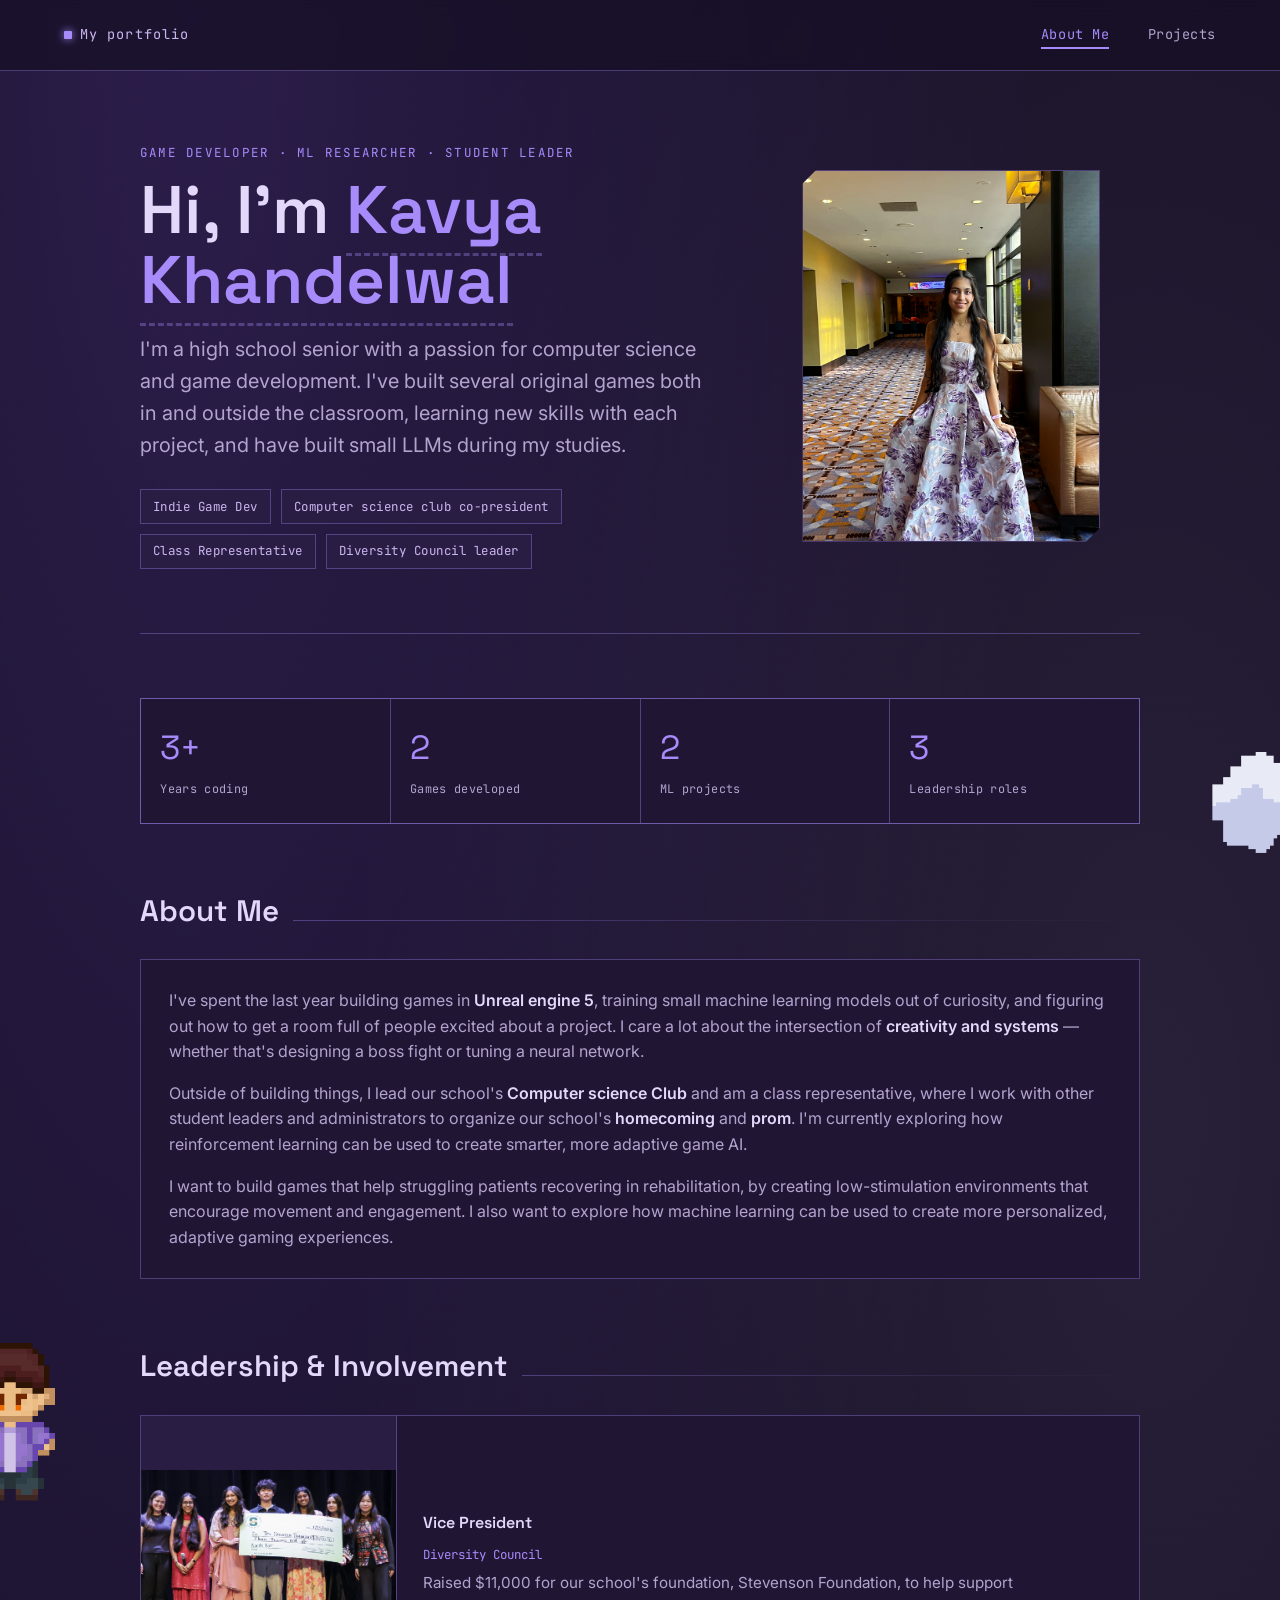
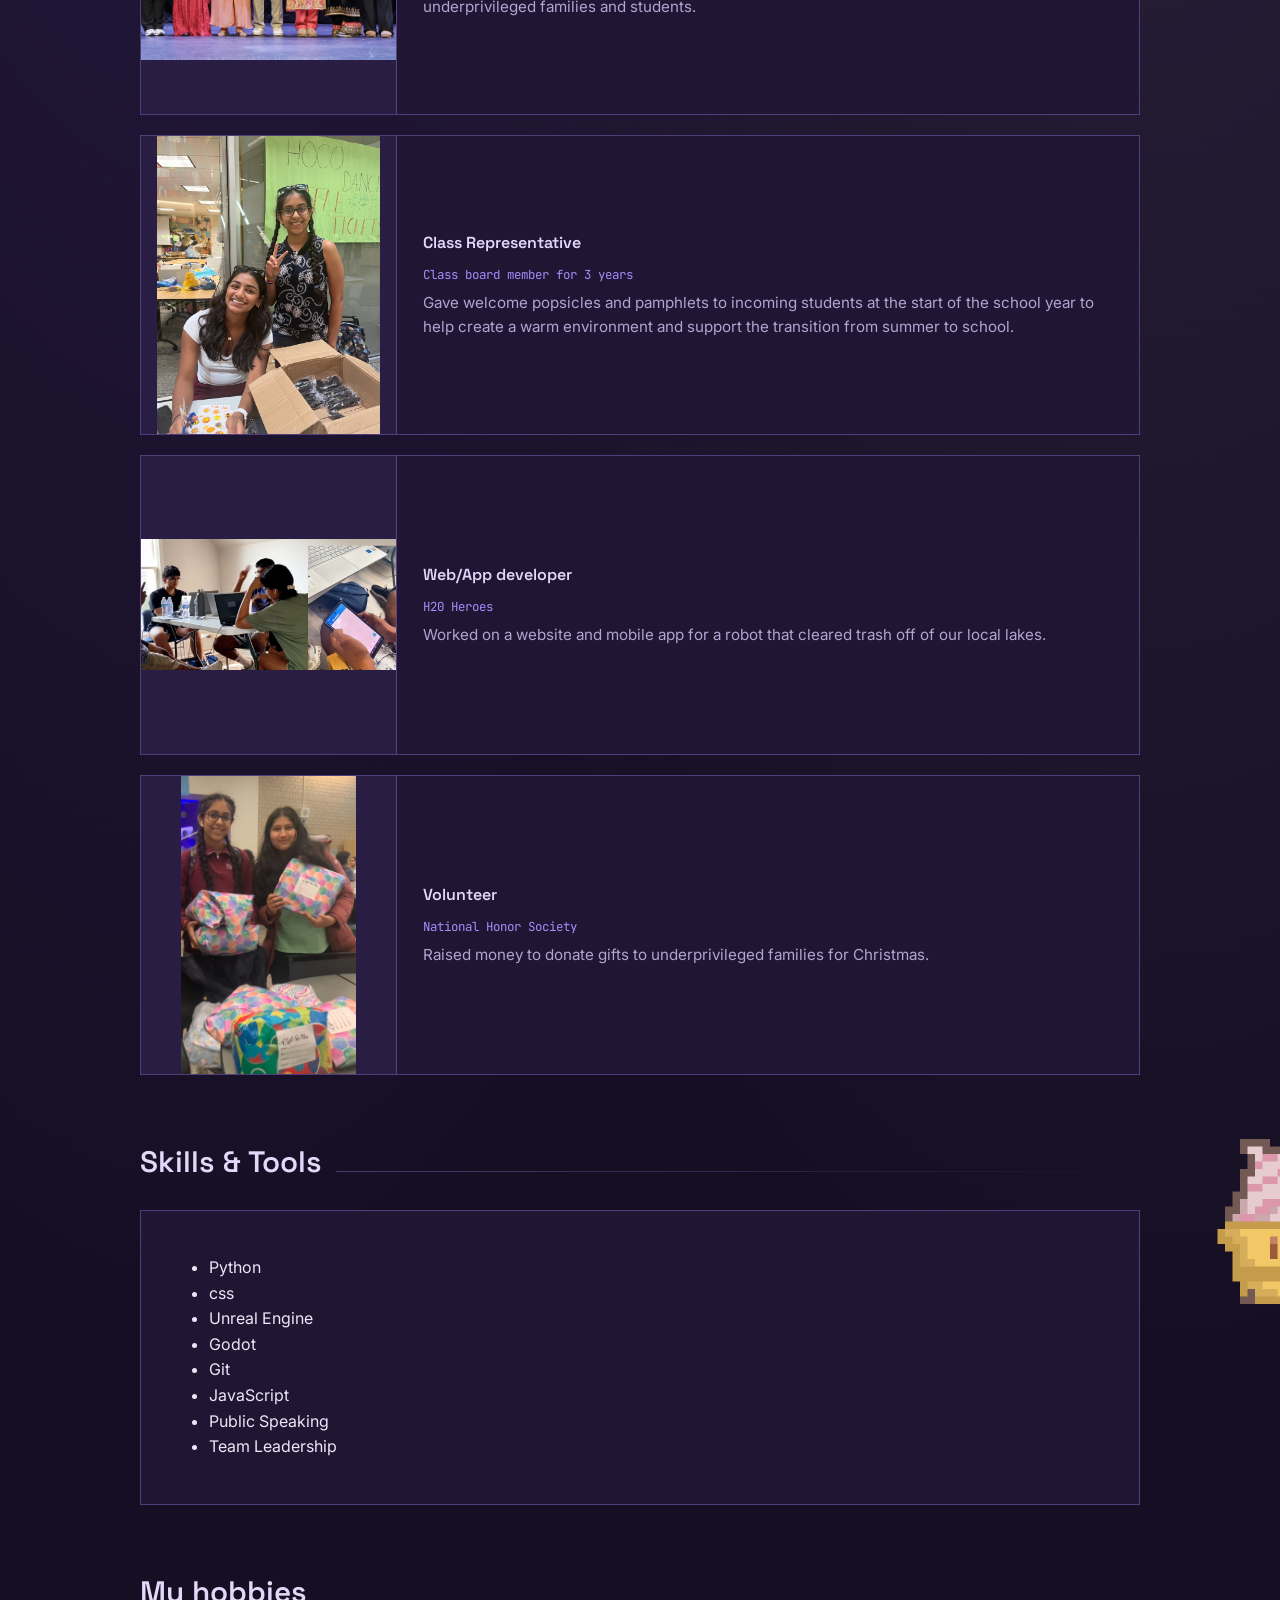
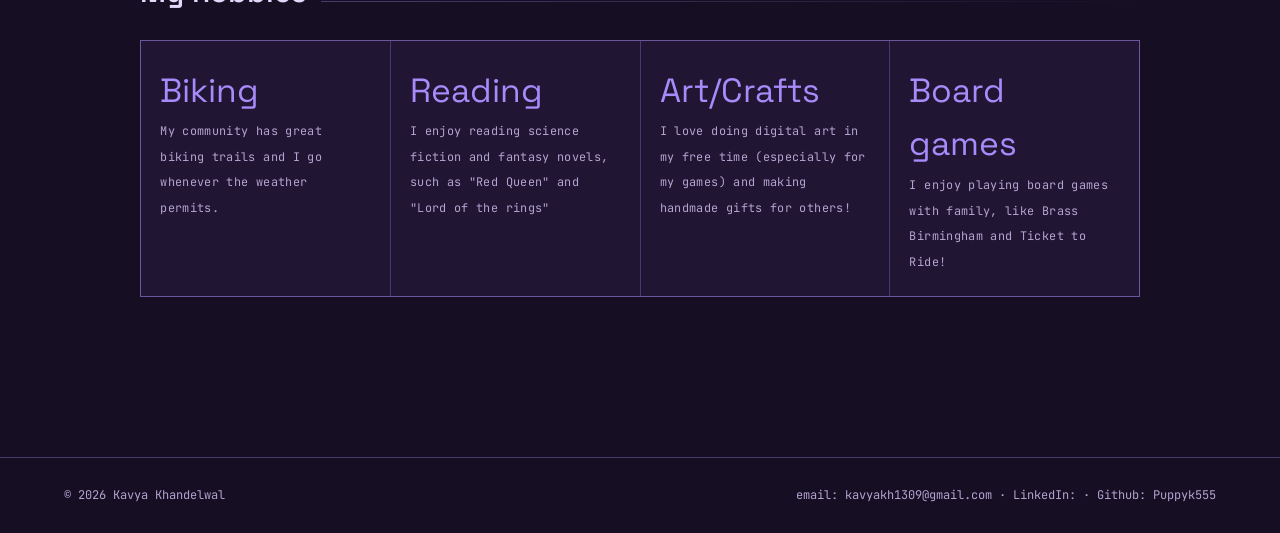
==== commit a183562a: "added hobbies section" ====
--- a/index.html
+++ b/index.html
@@ -177,6 +177,33 @@
     </div>
   </section>
 
+<!-- ============ STATS ============ -->
+  <section class="section">
+    <div class="section-heading">
+      <h2>My hobbies</h2>
+      <div class="rule"></div>
+    </div>
+    <div class="stat-grid">
+      <div class="stat-cell">
+        <span class="num">Biking</span>
+        <span class="label">My community has great biking trails and I go whenever the weather permits.</span>
+      </div>
+      <div class="stat-cell">
+        <span class="num">Reading</span>
+        <span class="label">I enjoy reading science fiction and fantasy novels, such as "Red Queen" and "Lord of the rings"</span>
+      </div>
+      <div class="stat-cell">
+        <span class="num">Art/Crafts</span>
+        <span class="label">I love doing digital art in my free time (especially for my games) and making handmade gifts for others!</span>
+      </div>
+      <div class="stat-cell">
+        <span class="num">Board games</span>
+      <span class="label">I enjoy playing board games with family, like Brass Birmingham and Ticket to Ride!</span>
+      </div>
+    </div>
+  </section>
+
+
 </main>
 
 <footer class="site-footer">
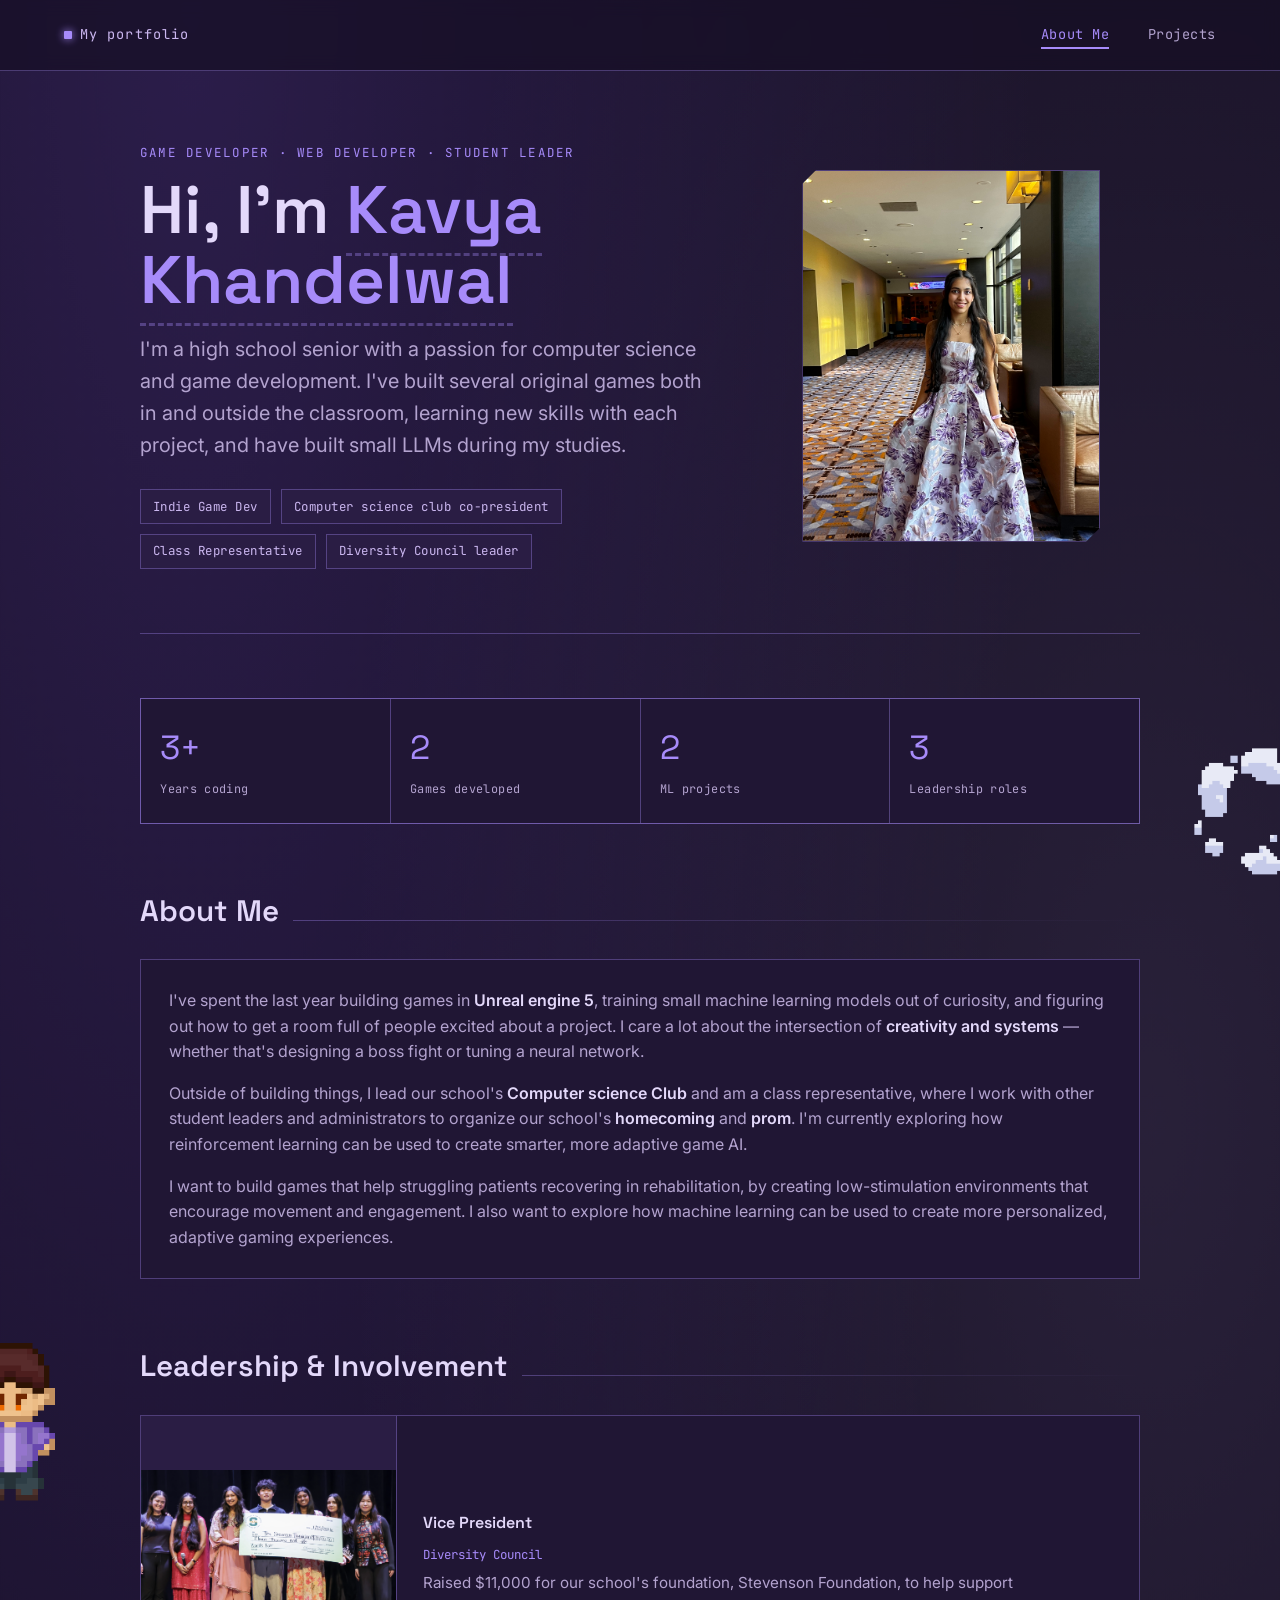
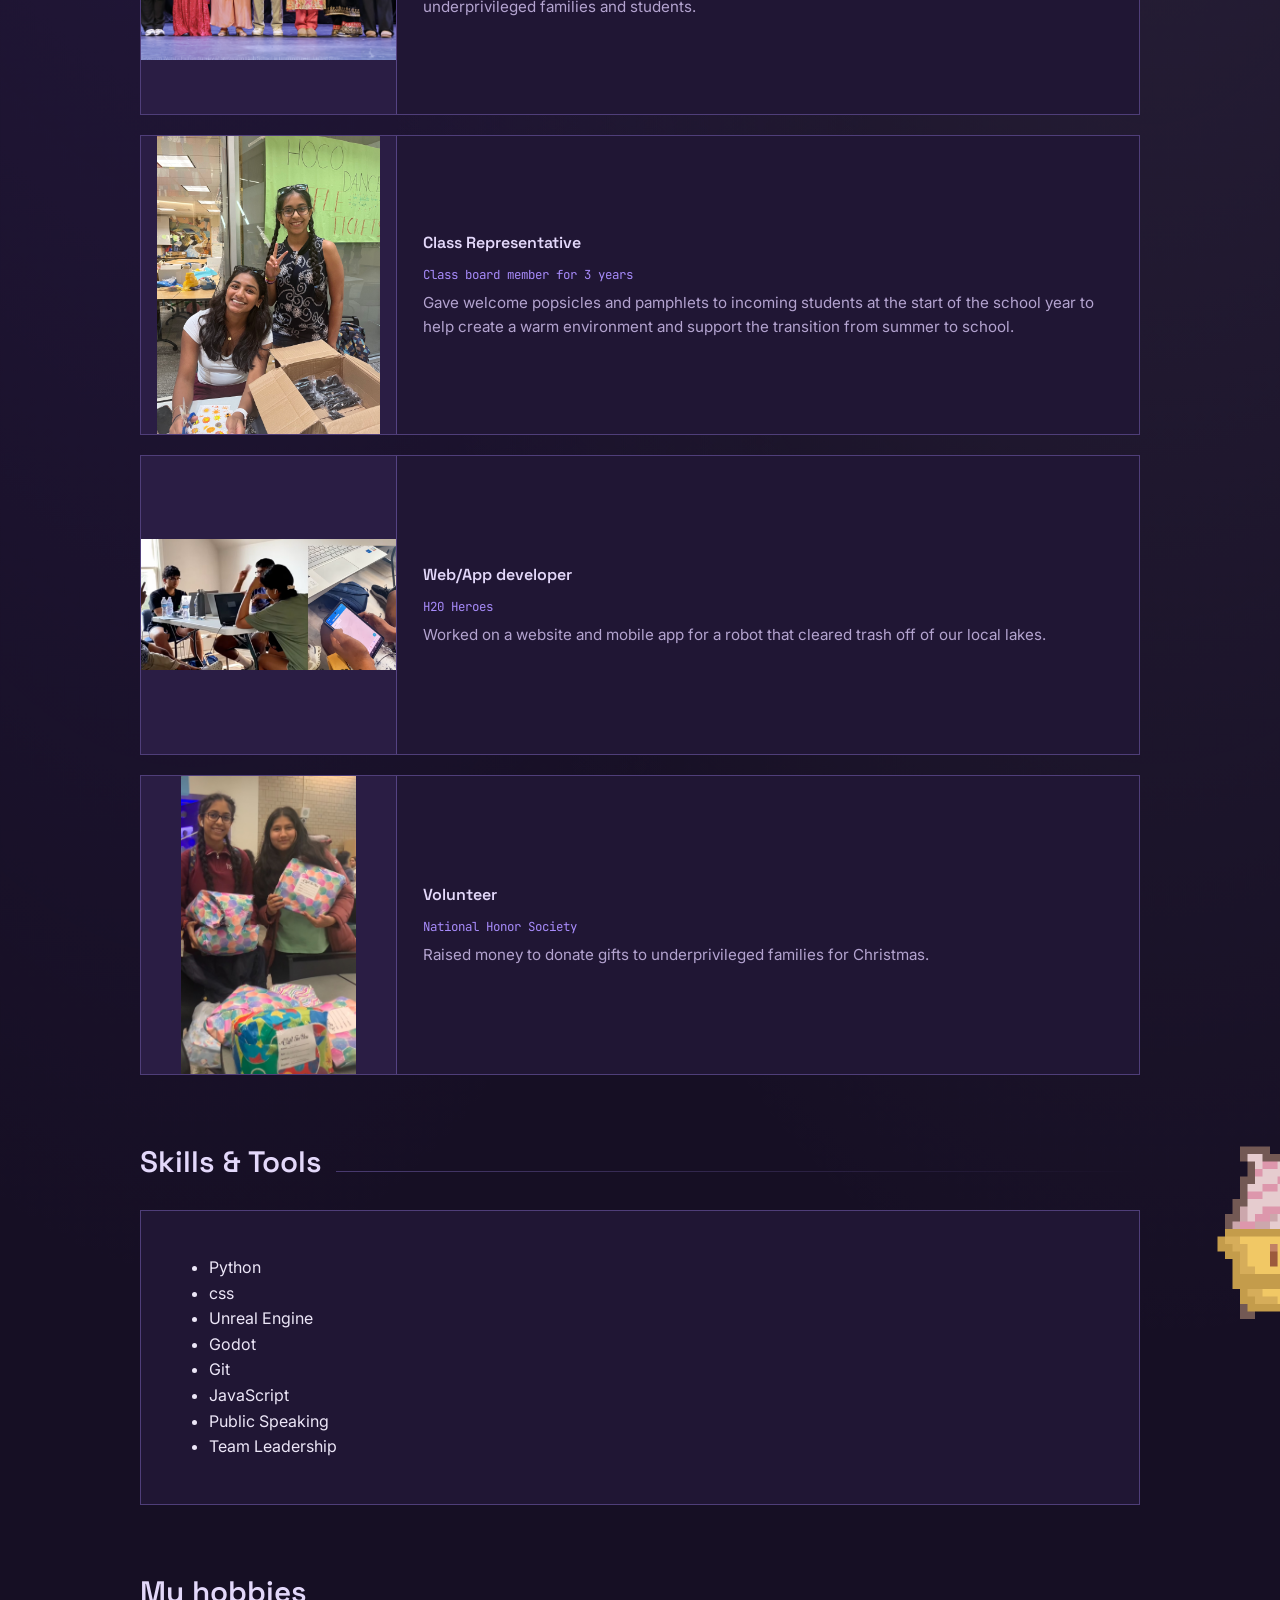
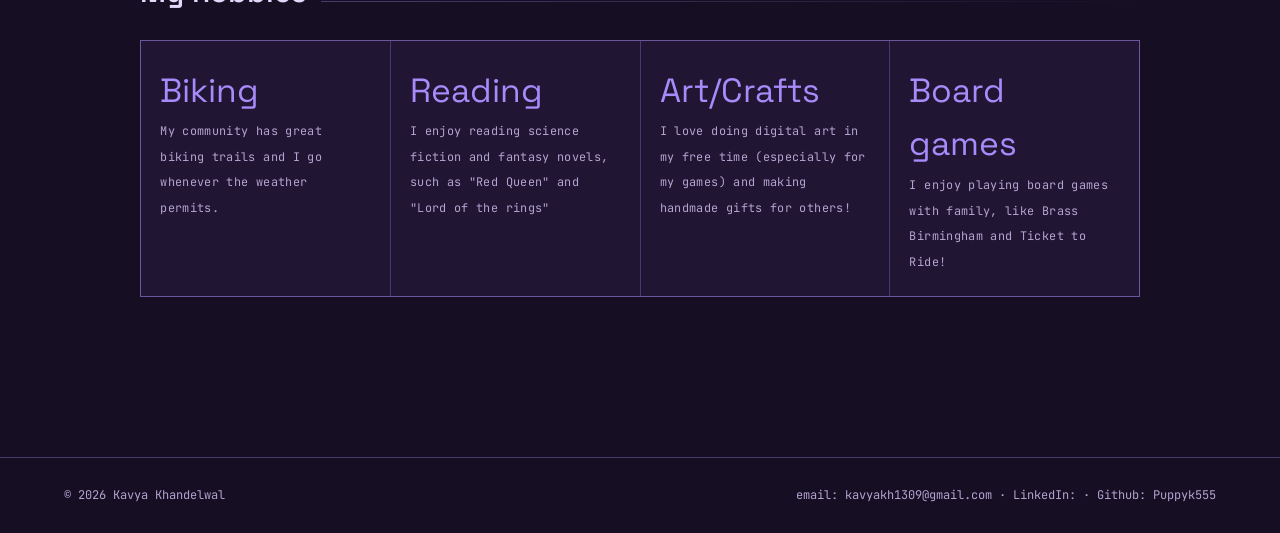
==== commit 6284407a: "tweaked phrases" ====
--- a/index.html
+++ b/index.html
@@ -28,7 +28,7 @@
 
     
     <div>
-      <p class="eyebrow">Game Developer · ML Researcher · Student Leader</p>
+      <p class="eyebrow">Game Developer · Web developer · Student Leader</p>
       <h1 class="hero-name">Hi, I'm <span class="placeholder">Kavya Khandelwal</span></h1>
       
 
